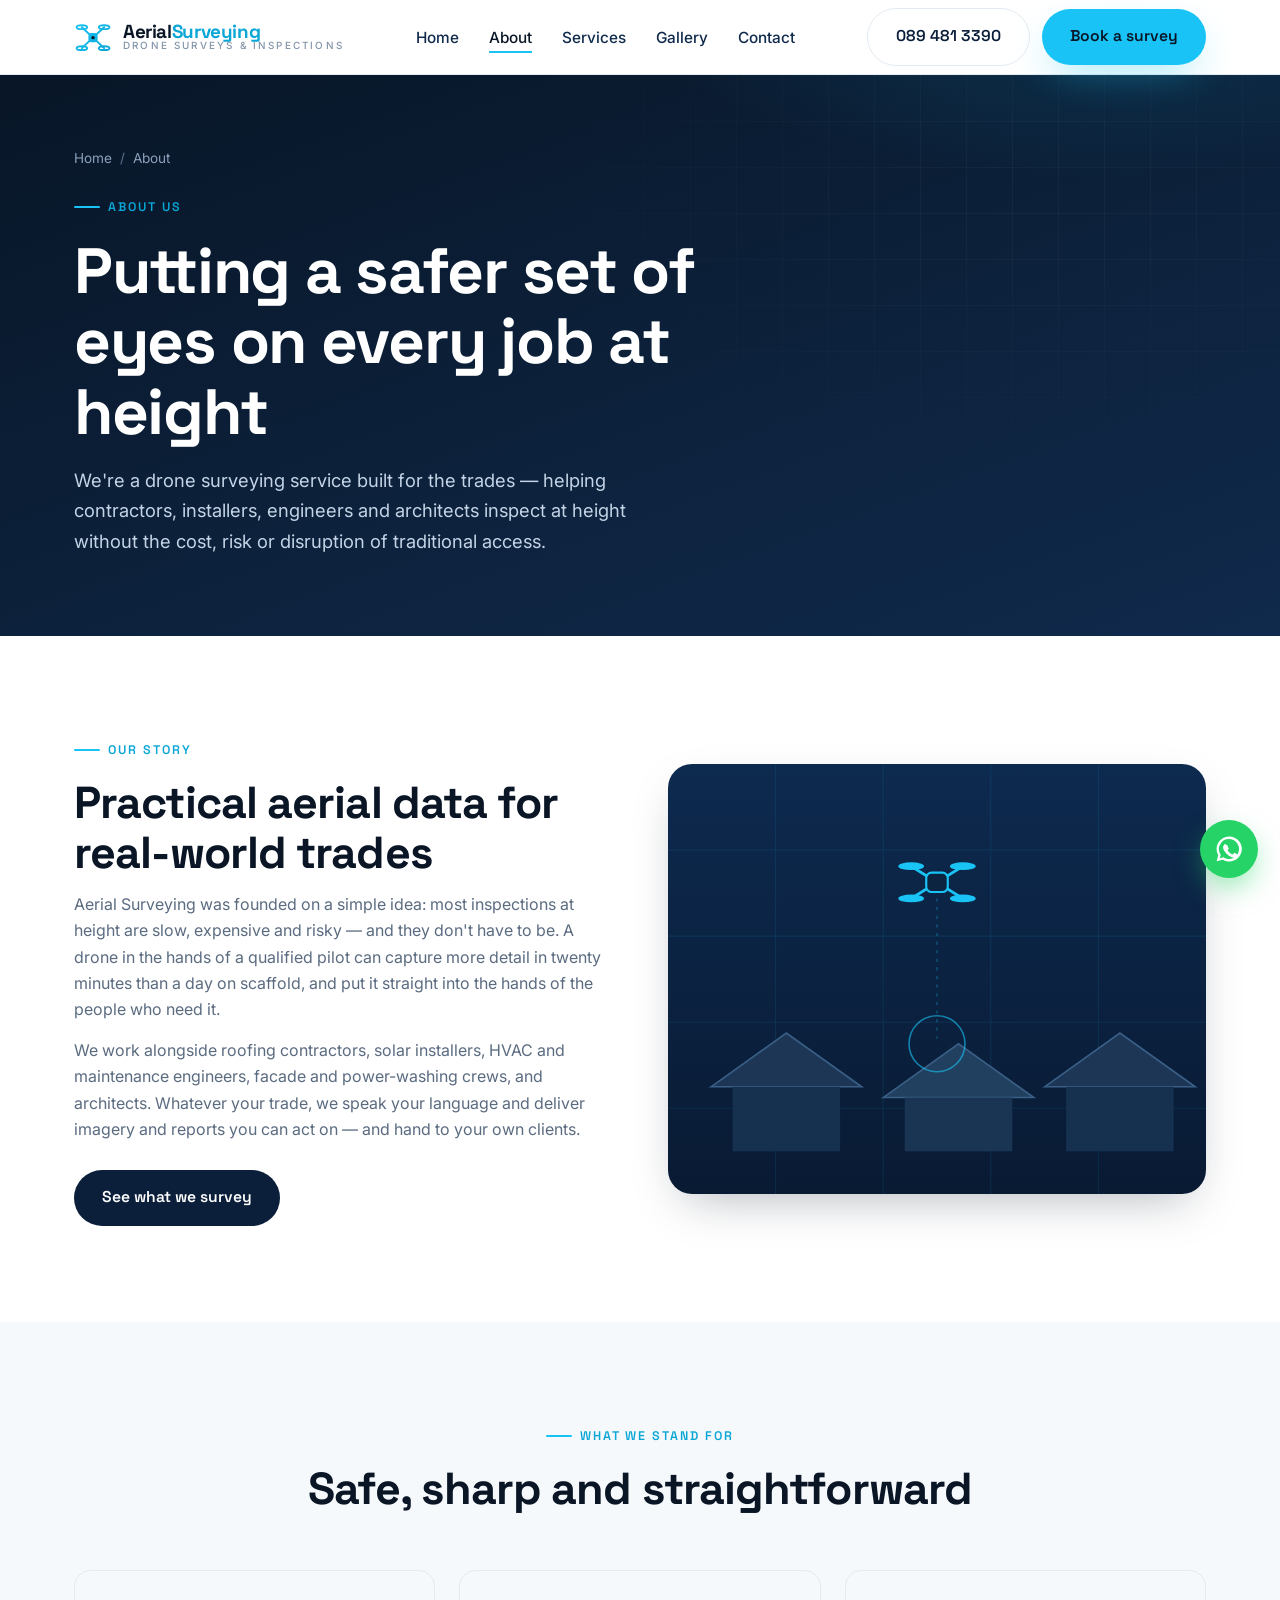
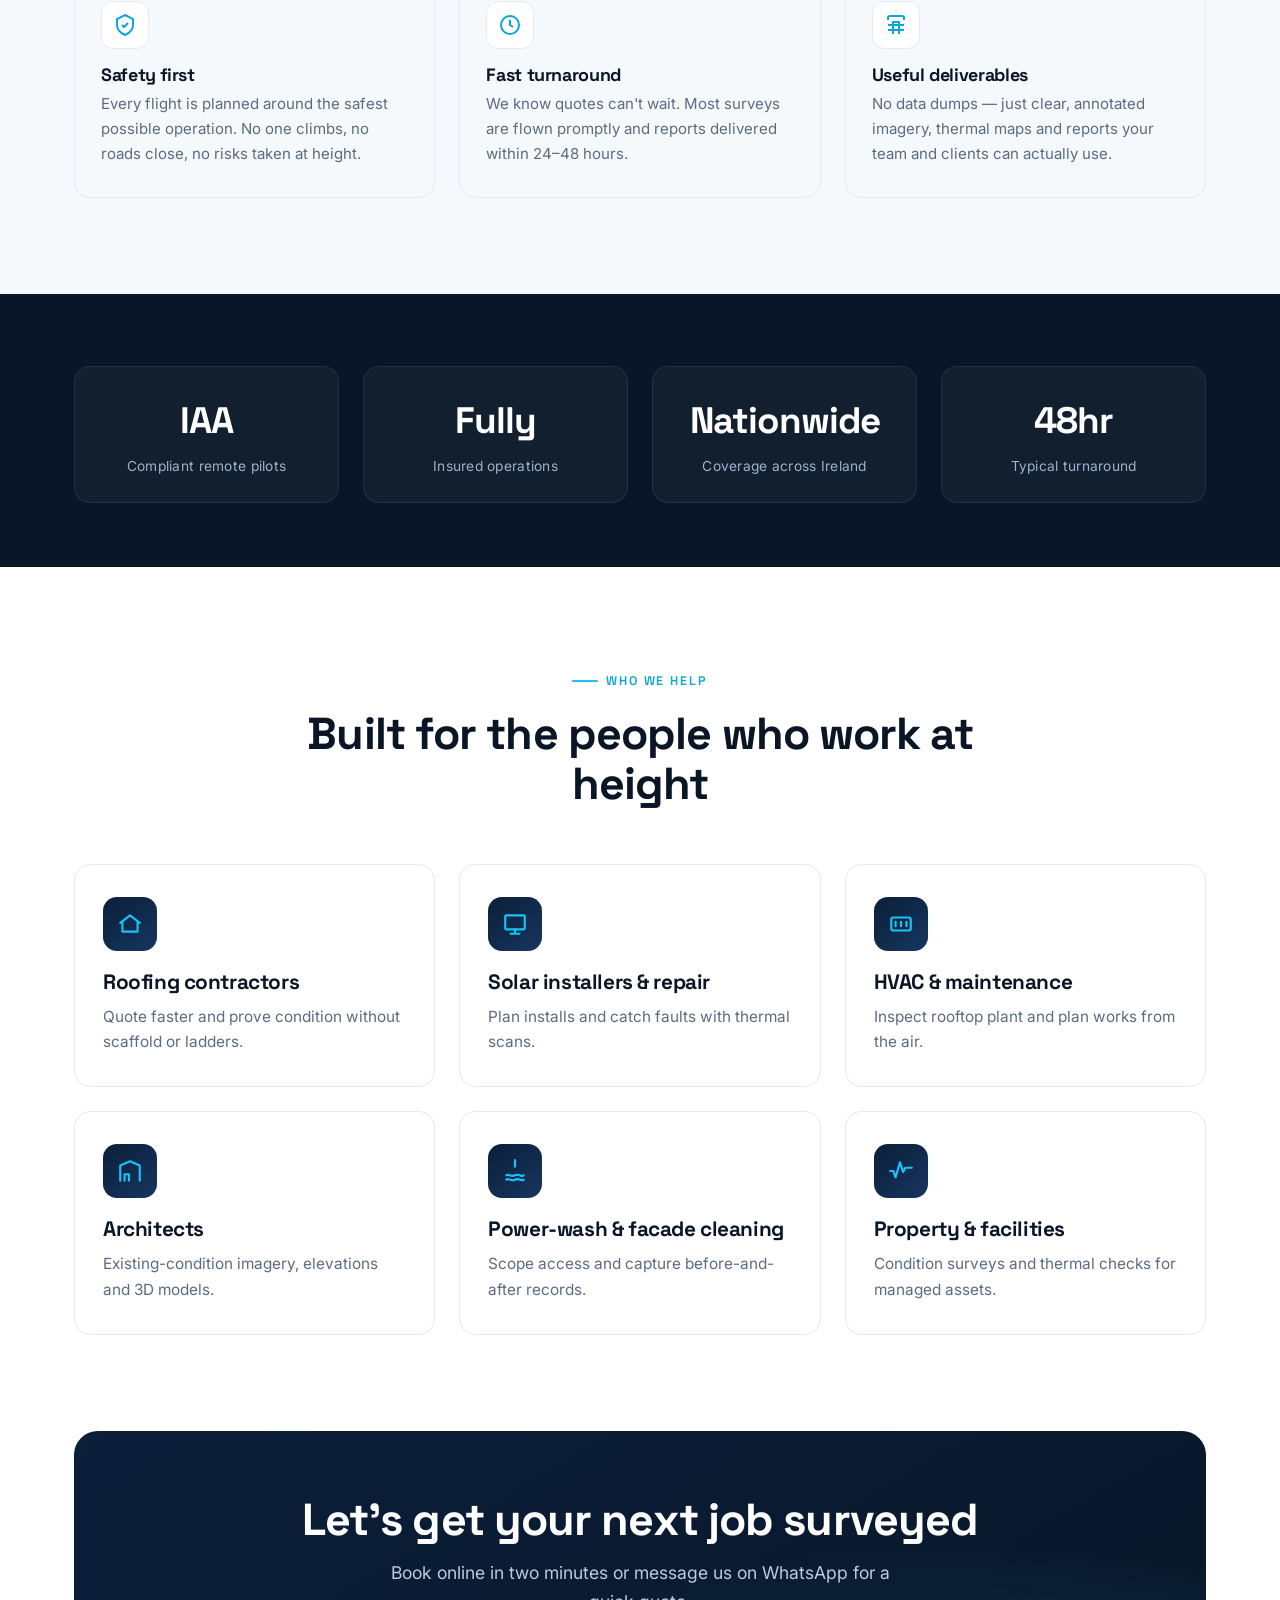
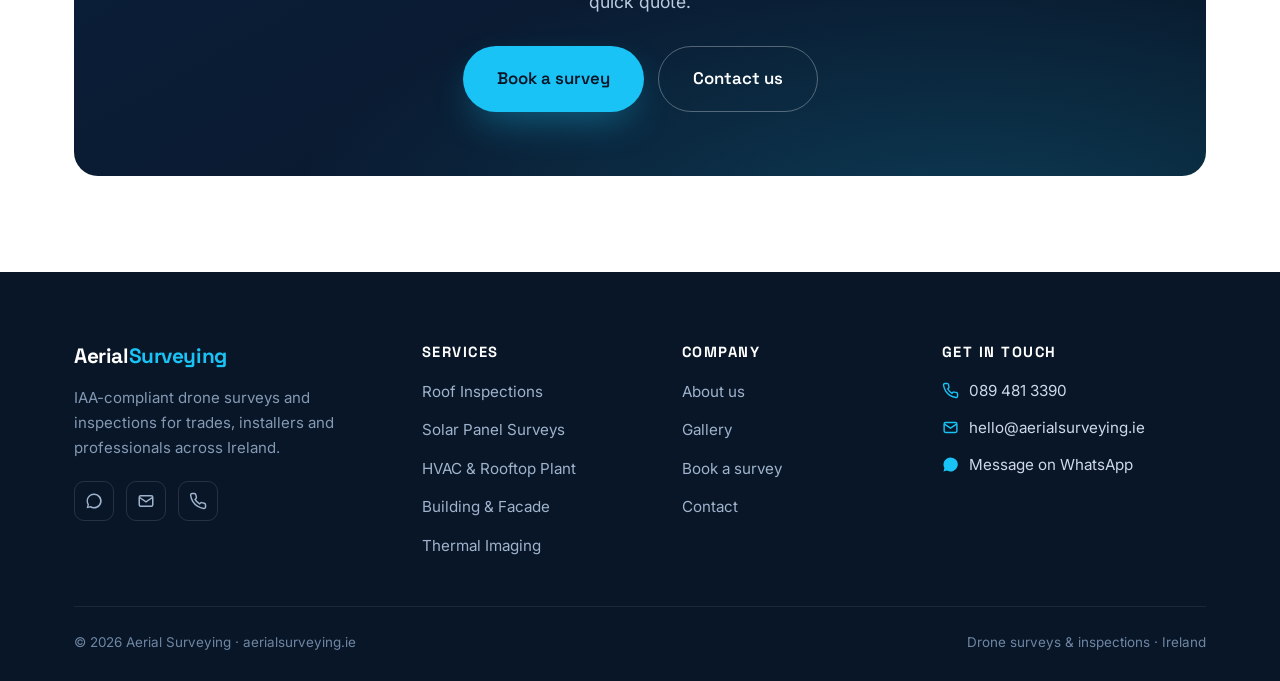
==== about.html @ 6c7479b5 "Initial commit: Aerial Surveying website" ====
<!DOCTYPE html>
<html lang="en-IE">
<head>
<meta charset="UTF-8">
<meta name="viewport" content="width=device-width, initial-scale=1.0">
<title>About | Aerial Surveying — IAA-Compliant Drone Surveys in Ireland</title>
<meta name="description" content="Aerial Surveying provides safe, IAA-compliant drone inspections and surveys for trades and professionals across Ireland. Learn how we work and why clients trust us.">
<link rel="preconnect" href="https://fonts.googleapis.com">
<link rel="preconnect" href="https://fonts.gstatic.com" crossorigin>
<link href="https://fonts.googleapis.com/css2?family=Inter:wght@400;500;600;700&family=Space+Grotesk:wght@500;600;700&display=swap" rel="stylesheet">
<link rel="stylesheet" href="css/styles.css">
<link rel="icon" href="assets/favicon.svg" type="image/svg+xml">
</head>
<body>

<header class="site-header">
  <div class="container nav">
    <a class="brand" href="index.html" aria-label="Aerial Surveying home">
      <svg class="logo" viewBox="0 0 58 58" width="38" height="38" fill="none" xmlns="http://www.w3.org/2000/svg" aria-hidden="true">
        <defs><linearGradient id="dg" x1="6" y1="8" x2="52" y2="54" gradientUnits="userSpaceOnUse"><stop stop-color="#19c3f5"/><stop offset="1" stop-color="#0aa6d6"/></linearGradient></defs>
        <g stroke="url(#dg)" stroke-width="3" stroke-linecap="round"><line x1="29" y1="30" x2="12" y2="14"/><line x1="29" y1="30" x2="46" y2="14"/><line x1="29" y1="30" x2="12" y2="46"/><line x1="29" y1="30" x2="46" y2="46"/><ellipse cx="12" cy="14" rx="8" ry="3"/><ellipse cx="46" cy="14" rx="8" ry="3"/><ellipse cx="12" cy="46" rx="8" ry="3"/><ellipse cx="46" cy="46" rx="8" ry="3"/></g>
        <rect x="22" y="23" width="14" height="14" rx="4.5" fill="url(#dg)"/><circle cx="29" cy="30" r="2.6" fill="#081627"/>
      </svg>
      <span class="brand-text">Aerial<span>Surveying</span><small class="brand-sub">Drone Surveys &amp; Inspections</small></span>
    </a>
    <nav>
      <ul class="nav-links">
        <li><a href="index.html">Home</a></li>
        <li><a href="about.html" class="active">About</a></li>
        <li><a href="services.html">Services</a></li>
        <li><a href="gallery.html">Gallery</a></li>
        <li><a href="contact.html">Contact</a></li>
      </ul>
    </nav>
    <div class="nav-cta">
      <a href="tel:+353894813390" class="btn btn-outline">089 481 3390</a>
      <a href="booking.html" class="btn btn-primary">Book a survey</a>
      <button class="nav-toggle" aria-label="Menu"><span></span><span></span><span></span></button>
    </div>
  </div>
</header>

<section class="page-hero">
  <div class="container">
    <div class="breadcrumb"><a href="index.html">Home</a> <span>/</span> About</div>
    <span class="kicker">About us</span>
    <h1>Putting a safer set of eyes on every job at height</h1>
    <p>We're a drone surveying service built for the trades — helping contractors, installers, engineers and architects inspect at height without the cost, risk or disruption of traditional access.</p>
  </div>
</section>

<section class="section">
  <div class="container split">
    <div class="reveal">
      <span class="kicker">Our story</span>
      <h2>Practical aerial data for real-world trades</h2>
      <p style="margin-top:14px">Aerial Surveying was founded on a simple idea: most inspections at height are slow, expensive and risky — and they don't have to be. A drone in the hands of a qualified pilot can capture more detail in twenty minutes than a day on scaffold, and put it straight into the hands of the people who need it.</p>
      <p style="margin-top:14px">We work alongside roofing contractors, solar installers, HVAC and maintenance engineers, facade and power-washing crews, and architects. Whatever your trade, we speak your language and deliver imagery and reports you can act on — and hand to your own clients.</p>
      <a href="services.html" class="btn btn-dark" style="margin-top:28px">See what we survey</a>
    </div>
    <div class="split-media reveal">
      <svg viewBox="0 0 500 400" preserveAspectRatio="xMidYMid slice" xmlns="http://www.w3.org/2000/svg" aria-label="Drone over Irish rooftops">
        <defs><linearGradient id="ab" x1="0" y1="0" x2="0" y2="1"><stop offset="0" stop-color="#0d2a4f"/><stop offset="1" stop-color="#091a33"/></linearGradient></defs>
        <rect width="500" height="400" fill="url(#ab)"/>
        <g stroke="#19c3f5" stroke-width="1" opacity="0.1"><path d="M0 80H500M0 160H500M0 240H500M0 320H500"/><path d="M100 0V400M200 0V400M300 0V400M400 0V400"/></g>
        <!-- skyline of rooftops -->
        <g>
          <polygon points="40,300 110,250 180,300" fill="#1d3656" stroke="#3a5f86" stroke-width="1.5"/>
          <rect x="60" y="300" width="100" height="60" fill="#16304f"/>
          <polygon points="200,310 270,260 340,310" fill="#21405f" stroke="#3a5f86" stroke-width="1.5"/>
          <rect x="220" y="310" width="100" height="50" fill="#1a3454"/>
          <polygon points="350,300 420,250 490,300" fill="#1d3656" stroke="#3a5f86" stroke-width="1.5"/>
          <rect x="370" y="300" width="100" height="60" fill="#16304f"/>
        </g>
        <!-- drone -->
        <g transform="translate(250 110)"><g stroke="#19c3f5" stroke-width="2.6" stroke-linecap="round"><line x1="0" y1="0" x2="-24" y2="-15"/><line x1="0" y1="0" x2="24" y2="-15"/><line x1="0" y1="0" x2="-24" y2="15"/><line x1="0" y1="0" x2="24" y2="15"/></g><g fill="#19c3f5"><ellipse cx="-24" cy="-15" rx="12" ry="3.6"><animate attributeName="rx" values="12;5;12" dur="0.25s" repeatCount="indefinite"/></ellipse><ellipse cx="24" cy="-15" rx="12" ry="3.6"><animate attributeName="rx" values="12;5;12" dur="0.25s" repeatCount="indefinite"/></ellipse><ellipse cx="-24" cy="15" rx="12" ry="3.6"><animate attributeName="rx" values="12;5;12" dur="0.25s" repeatCount="indefinite"/></ellipse><ellipse cx="24" cy="15" rx="12" ry="3.6"><animate attributeName="rx" values="12;5;12" dur="0.25s" repeatCount="indefinite"/></ellipse></g><rect x="-10" y="-9" width="20" height="18" rx="5" fill="#0c2440" stroke="#19c3f5" stroke-width="2"/></g>
        <line x1="250" y1="125" x2="250" y2="255" stroke="#19c3f5" stroke-width="1" stroke-dasharray="3 5" opacity="0.4"/>
        <circle cx="250" cy="260" r="26" fill="none" stroke="#19c3f5" stroke-width="1.5" opacity="0.6"/>
      </svg>
    </div>
  </div>
</section>

<!-- values -->
<section class="section" style="background:var(--mist-2)">
  <div class="container">
    <div class="section-head center reveal">
      <span class="kicker">What we stand for</span>
      <h2>Safe, sharp and straightforward</h2>
    </div>
    <div class="values">
      <div class="value reveal">
        <div class="ic"><svg viewBox="0 0 24 24" fill="none" stroke="currentColor" stroke-width="2"><path d="M12 2l8 4v6c0 5-3.5 8-8 10-4.5-2-8-5-8-10V6z"/><path d="M9 12l2 2 4-4"/></svg></div>
        <h3>Safety first</h3>
        <p>Every flight is planned around the safest possible operation. No one climbs, no roads close, no risks taken at height.</p>
      </div>
      <div class="value reveal">
        <div class="ic"><svg viewBox="0 0 24 24" fill="none" stroke="currentColor" stroke-width="2"><circle cx="12" cy="12" r="9"/><path d="M12 7v5l3 2"/></svg></div>
        <h3>Fast turnaround</h3>
        <p>We know quotes can't wait. Most surveys are flown promptly and reports delivered within 24–48 hours.</p>
      </div>
      <div class="value reveal">
        <div class="ic"><svg viewBox="0 0 24 24" fill="none" stroke="currentColor" stroke-width="2"><path d="M4 7V5a2 2 0 012-2h12a2 2 0 012 2v2"/><path d="M9 21V9h6v12"/><path d="M4 12h16M4 17h16"/></svg></div>
        <h3>Useful deliverables</h3>
        <p>No data dumps — just clear, annotated imagery, thermal maps and reports your team and clients can actually use.</p>
      </div>
    </div>
  </div>
</section>

<!-- credentials stat band -->
<section class="section-sm" style="background:var(--navy-900)">
  <div class="container">
    <div class="stats on-dark reveal">
      <div class="stat"><b>IAA</b><span>Compliant remote pilots</span></div>
      <div class="stat"><b>Fully</b><span>Insured operations</span></div>
      <div class="stat"><b>Nationwide</b><span>Coverage across Ireland</span></div>
      <div class="stat"><b>48hr</b><span>Typical turnaround</span></div>
    </div>
  </div>
</section>

<!-- who we help -->
<section class="section">
  <div class="container">
    <div class="section-head center reveal">
      <span class="kicker">Who we help</span>
      <h2>Built for the people who work at height</h2>
    </div>
    <div class="svc-grid">
      <article class="svc-card reveal"><div class="svc-ic"><svg viewBox="0 0 24 24" fill="none" stroke="currentColor" stroke-width="2" stroke-linecap="round" stroke-linejoin="round"><path d="M3 11l9-7 9 7"/><path d="M5 10v9h14v-9"/></svg></div><h3>Roofing contractors</h3><p>Quote faster and prove condition without scaffold or ladders.</p></article>
      <article class="svc-card reveal"><div class="svc-ic"><svg viewBox="0 0 24 24" fill="none" stroke="currentColor" stroke-width="2" stroke-linecap="round" stroke-linejoin="round"><rect x="3" y="4" width="18" height="13" rx="1"/><path d="M8 21h8M12 17v4"/></svg></div><h3>Solar installers &amp; repair</h3><p>Plan installs and catch faults with thermal scans.</p></article>
      <article class="svc-card reveal"><div class="svc-ic"><svg viewBox="0 0 24 24" fill="none" stroke="currentColor" stroke-width="2" stroke-linecap="round" stroke-linejoin="round"><rect x="3" y="6" width="18" height="12" rx="2"/><path d="M7 10v4M12 10v4M17 10v4"/></svg></div><h3>HVAC &amp; maintenance</h3><p>Inspect rooftop plant and plan works from the air.</p></article>
      <article class="svc-card reveal"><div class="svc-ic"><svg viewBox="0 0 24 24" fill="none" stroke="currentColor" stroke-width="2" stroke-linecap="round" stroke-linejoin="round"><path d="M3 21V7l9-4 9 4v14"/><path d="M7 21v-6h4v6"/></svg></div><h3>Architects</h3><p>Existing-condition imagery, elevations and 3D models.</p></article>
      <article class="svc-card reveal"><div class="svc-ic"><svg viewBox="0 0 24 24" fill="none" stroke="currentColor" stroke-width="2" stroke-linecap="round" stroke-linejoin="round"><path d="M12 2v6M4 16c2-2 4 2 8 0s6 2 8 0"/><path d="M4 20c2-2 4 2 8 0s6 2 8 0"/></svg></div><h3>Power-wash &amp; facade cleaning</h3><p>Scope access and capture before-and-after records.</p></article>
      <article class="svc-card reveal"><div class="svc-ic"><svg viewBox="0 0 24 24" fill="none" stroke="currentColor" stroke-width="2" stroke-linecap="round" stroke-linejoin="round"><path d="M2 12h3l2 6 4-14 3 9 2-4h6"/></svg></div><h3>Property &amp; facilities</h3><p>Condition surveys and thermal checks for managed assets.</p></article>
    </div>
  </div>
</section>

<section class="section" style="padding-top:0">
  <div class="container reveal">
    <div class="cta">
      <h2>Let's get your next job surveyed</h2>
      <p>Book online in two minutes or message us on WhatsApp for a quick quote.</p>
      <div class="cta-actions">
        <a href="booking.html" class="btn btn-primary btn-lg">Book a survey</a>
        <a href="contact.html" class="btn btn-ghost btn-lg">Contact us</a>
      </div>
    </div>
  </div>
</section>

<footer class="site-footer">
  <div class="container">
    <div class="footer-grid">
      <div class="footer-brand">
        <span class="brand-text" style="font-size:1.3rem">Aerial<span style="color:var(--accent)">Surveying</span></span>
        <p>IAA-compliant drone surveys and inspections for trades, installers and professionals across Ireland.</p>
        <div class="footer-social">
          <a href="https://wa.me/353894813390" target="_blank" rel="noopener" aria-label="WhatsApp"><svg viewBox="0 0 24 24" fill="currentColor"><path d="M12 2a10 10 0 00-8.6 15l-1.3 4.8 4.9-1.3A10 10 0 1012 2zm0 2a8 8 0 11-4.2 14.8l-.3-.2-2.9.8.8-2.8-.2-.3A8 8 0 0112 4z"/></svg></a>
          <a href="mailto:hello@aerialsurveying.ie" aria-label="Email"><svg viewBox="0 0 24 24" fill="none" stroke="currentColor" stroke-width="2"><rect x="3" y="5" width="18" height="14" rx="2"/><path d="M3 7l9 6 9-6"/></svg></a>
          <a href="tel:+353894813390" aria-label="Phone"><svg viewBox="0 0 24 24" fill="none" stroke="currentColor" stroke-width="2"><path d="M22 16.9v3a2 2 0 01-2.2 2 19.8 19.8 0 01-8.6-3 19.5 19.5 0 01-6-6 19.8 19.8 0 01-3-8.6A2 2 0 014.1 2h3a2 2 0 012 1.7c.1 1 .4 1.9.7 2.8a2 2 0 01-.5 2.1L8.1 9.9a16 16 0 006 6l1.3-1.3a2 2 0 012.1-.4c.9.3 1.8.6 2.8.7a2 2 0 011.7 2z"/></svg></a>
        </div>
      </div>
      <div>
        <h4>Services</h4>
        <ul class="footer-links">
          <li><a href="services.html#roof">Roof Inspections</a></li>
          <li><a href="services.html#solar">Solar Panel Surveys</a></li>
          <li><a href="services.html#hvac">HVAC &amp; Rooftop Plant</a></li>
          <li><a href="services.html#building">Building &amp; Facade</a></li>
          <li><a href="services.html">Thermal Imaging</a></li>
        </ul>
      </div>
      <div>
        <h4>Company</h4>
        <ul class="footer-links">
          <li><a href="about.html">About us</a></li>
          <li><a href="gallery.html">Gallery</a></li>
          <li><a href="booking.html">Book a survey</a></li>
          <li><a href="contact.html">Contact</a></li>
        </ul>
      </div>
      <div>
        <h4>Get in touch</h4>
        <div class="footer-contact">
          <a href="tel:+353894813390"><svg viewBox="0 0 24 24" fill="none" stroke="currentColor" stroke-width="2"><path d="M22 16.9v3a2 2 0 01-2.2 2 19.8 19.8 0 01-8.6-3 19.5 19.5 0 01-6-6 19.8 19.8 0 01-3-8.6A2 2 0 014.1 2h3a2 2 0 012 1.7c.1 1 .4 1.9.7 2.8a2 2 0 01-.5 2.1L8.1 9.9a16 16 0 006 6l1.3-1.3a2 2 0 012.1-.4c.9.3 1.8.6 2.8.7a2 2 0 011.7 2z"/></svg> 089 481 3390</a>
          <a href="mailto:hello@aerialsurveying.ie"><svg viewBox="0 0 24 24" fill="none" stroke="currentColor" stroke-width="2"><rect x="3" y="5" width="18" height="14" rx="2"/><path d="M3 7l9 6 9-6"/></svg> hello@aerialsurveying.ie</a>
          <a href="https://wa.me/353894813390" target="_blank" rel="noopener"><svg viewBox="0 0 24 24" fill="currentColor"><path d="M12 2a10 10 0 00-8.6 15l-1.3 4.8 4.9-1.3A10 10 0 1012 2z"/></svg> Message on WhatsApp</a>
        </div>
      </div>
    </div>
    <div class="footer-bottom">
      <span>&copy; <span id="year">2026</span> Aerial Surveying · aerialsurveying.ie</span>
      <span>Drone surveys &amp; inspections · Ireland</span>
    </div>
  </div>
</footer>

<a class="wa-float" href="https://wa.me/353894813390" target="_blank" rel="noopener" aria-label="Message us on WhatsApp">
  <svg viewBox="0 0 24 24" fill="currentColor"><path d="M12 2a10 10 0 00-8.6 15l-1.3 4.8 4.9-1.3A10 10 0 1012 2zm0 2a8 8 0 11-4.2 14.8l-.3-.2-2.9.8.8-2.8-.2-.3A8 8 0 0112 4zm-3 4c-.2 0-.5.1-.7.4-.3.3-1 1-1 2.4s1 2.8 1.2 3 2 3.1 4.9 4.3c2.4 1 2.9.8 3.4.8s1.6-.6 1.8-1.3c.2-.6.2-1.2.2-1.3-.1-.1-.3-.2-.6-.4l-1.6-.8c-.2-.1-.4-.1-.6.1l-.8 1c-.1.2-.3.2-.5.1-.7-.3-1.5-.6-2.4-1.5-.7-.6-1.2-1.4-1.3-1.6-.1-.2 0-.4.1-.5l.4-.5c.1-.2.2-.3.2-.5s0-.3-.1-.5l-.8-1.9c-.2-.5-.4-.4-.6-.4z"/></svg>
</a>

<script src="js/main.js"></script>
</body>
</html>
---- css/styles.css ----
/* ===========================================================
   Aerial Surveying — aerialsurveying.ie
   Brand stylesheet
   Palette: deep navy + charcoal, electric-cyan accent
   =========================================================== */

:root{
  --navy-900:#081627;
  --navy-800:#0b1f3a;
  --navy-700:#102a4c;
  --navy-600:#16365f;
  --ink:#0a1626;
  --slate:#5b6b80;
  --slate-light:#8294a8;
  --mist:#eef3f8;
  --mist-2:#f6f9fc;
  --white:#ffffff;
  --line:#e3eaf2;
  --accent:#19c3f5;        /* electric cyan */
  --accent-dark:#0aa6d6;
  --accent-glow:rgba(25,195,245,.35);
  --lime:#b6f23d;
  --success:#1eb980;
  --radius:16px;
  --radius-lg:24px;
  --shadow-sm:0 2px 10px rgba(8,22,39,.06);
  --shadow:0 18px 50px -18px rgba(8,22,39,.35);
  --shadow-accent:0 16px 40px -12px rgba(25,195,245,.45);
  --maxw:1180px;
  --font-head:'Space Grotesk',-apple-system,BlinkMacSystemFont,'Segoe UI',sans-serif;
  --font-body:'Inter',-apple-system,BlinkMacSystemFont,'Segoe UI',sans-serif;
}

*{box-sizing:border-box;margin:0;padding:0}
html{scroll-behavior:smooth}
body{
  font-family:var(--font-body);
  color:var(--ink);
  background:var(--white);
  line-height:1.65;
  -webkit-font-smoothing:antialiased;
  overflow-x:hidden;
}
img{max-width:100%;display:block}
a{color:inherit;text-decoration:none}
h1,h2,h3,h4{font-family:var(--font-head);font-weight:700;line-height:1.1;letter-spacing:-.02em;color:var(--ink)}
h1{font-size:clamp(2.4rem,5.2vw,4rem)}
h2{font-size:clamp(1.9rem,3.6vw,2.8rem)}
h3{font-size:1.3rem}
p{color:var(--slate)}
.container{max-width:var(--maxw);margin:0 auto;padding:0 24px}
.section{padding:96px 0}
.section-sm{padding:64px 0}
.center{text-align:center}
.accent{color:var(--accent-dark)}

/* ---- Eyebrow / kicker ---- */
.kicker{
  display:inline-flex;align-items:center;gap:8px;
  font-family:var(--font-head);font-weight:600;font-size:.78rem;
  letter-spacing:.16em;text-transform:uppercase;color:var(--accent-dark);
  margin-bottom:18px;
}
.kicker::before{content:"";width:26px;height:2px;background:var(--accent);border-radius:2px}
.section-head{max-width:680px;margin:0 auto 56px}
.section-head.left{margin-left:0}
.section-head p{font-size:1.08rem;margin-top:14px}

/* ---- Buttons ---- */
.btn{
  display:inline-flex;align-items:center;justify-content:center;gap:10px;
  font-family:var(--font-head);font-weight:600;font-size:.98rem;
  padding:15px 28px;border-radius:999px;cursor:pointer;border:none;
  transition:transform .2s ease,box-shadow .2s ease,background .2s ease;
  white-space:nowrap;
}
.btn svg{width:18px;height:18px}
.btn-primary{background:var(--accent);color:var(--navy-900);box-shadow:var(--shadow-accent)}
.btn-primary:hover{transform:translateY(-2px);background:#33ccf7}
.btn-dark{background:var(--navy-800);color:#fff}
.btn-dark:hover{transform:translateY(-2px);background:var(--navy-700)}
.btn-ghost{background:transparent;color:#fff;border:1.5px solid rgba(255,255,255,.3)}
.btn-ghost:hover{border-color:var(--accent);color:var(--accent)}
.btn-outline{background:transparent;color:var(--navy-800);border:1.5px solid var(--line)}
.btn-outline:hover{border-color:var(--accent);color:var(--accent-dark)}
.btn-wa{background:#25D366;color:#063}
.btn-wa:hover{transform:translateY(-2px);background:#2ee676}
.btn-lg{padding:18px 34px;font-size:1.05rem}

/* ===========================================================
   HEADER / NAV
   =========================================================== */
.site-header{
  position:sticky;top:0;z-index:60;
  background:rgba(255,255,255,.82);
  backdrop-filter:blur(14px);
  border-bottom:1px solid var(--line);
}
.nav{display:flex;align-items:center;justify-content:space-between;height:74px}
.brand{display:flex;align-items:center;gap:11px}
.brand .logo{height:38px;width:auto}
.brand-text{font-family:var(--font-head);font-weight:700;font-size:1.18rem;color:var(--ink);letter-spacing:-.02em;line-height:1}
.brand-text span{color:var(--accent-dark)}
.brand-sub{display:block;font-family:var(--font-body);font-weight:500;font-size:.62rem;letter-spacing:.22em;text-transform:uppercase;color:var(--slate-light)}
.nav-links{display:flex;align-items:center;gap:30px;list-style:none}
.nav-links a{font-weight:500;font-size:.96rem;color:var(--navy-700);position:relative;padding:4px 0}
.nav-links a::after{content:"";position:absolute;left:0;bottom:-2px;width:0;height:2px;background:var(--accent);transition:width .25s}
.nav-links a:hover,.nav-links a.active{color:var(--ink)}
.nav-links a.active::after,.nav-links a:hover::after{width:100%}
.nav-cta{display:flex;align-items:center;gap:12px}
.nav-toggle{display:none;background:none;border:none;cursor:pointer;flex-direction:column;gap:5px;padding:8px}
.nav-toggle span{width:24px;height:2px;background:var(--ink);border-radius:2px;transition:.3s}

/* ===========================================================
   HERO
   =========================================================== */
.hero{
  position:relative;
  background:
    radial-gradient(1100px 520px at 78% -8%,rgba(25,195,245,.18),transparent 60%),
    linear-gradient(160deg,var(--navy-900) 0%,var(--navy-800) 48%,var(--navy-700) 100%);
  color:#fff;overflow:hidden;
}
.hero::after{
  content:"";position:absolute;inset:0;
  background-image:
    linear-gradient(rgba(255,255,255,.05) 1px,transparent 1px),
    linear-gradient(90deg,rgba(255,255,255,.05) 1px,transparent 1px);
  background-size:48px 48px;
  -webkit-mask-image:radial-gradient(900px 500px at 70% 30%,#000,transparent 75%);
  mask-image:radial-gradient(900px 500px at 70% 30%,#000,transparent 75%);
  pointer-events:none;
}
.hero-inner{position:relative;z-index:2;display:grid;grid-template-columns:1.1fr .9fr;gap:48px;align-items:center;padding:88px 0 96px}
.hero h1{color:#fff}
.hero h1 em{font-style:normal;color:var(--accent);position:relative}
.hero-lead{color:#c4d4e6;font-size:1.18rem;margin:22px 0 32px;max-width:540px}
.hero-actions{display:flex;gap:14px;flex-wrap:wrap}
.hero-badges{display:flex;gap:26px;margin-top:40px;flex-wrap:wrap}
.hero-badge{display:flex;align-items:center;gap:10px;font-size:.9rem;color:#aebfd4}
.hero-badge svg{width:20px;height:20px;color:var(--accent)}
.hero-trust{margin-top:14px;font-size:.82rem;color:#7d92ad;letter-spacing:.04em}

/* hero visual card */
.hero-visual{position:relative}
.hero-card{
  position:relative;border-radius:var(--radius-lg);overflow:hidden;
  border:1px solid rgba(255,255,255,.14);
  box-shadow:0 40px 80px -30px rgba(0,0,0,.6);
  background:linear-gradient(180deg,#0d2a4a 0%,#0c2440 100%);
  aspect-ratio:4/4.4;
}
.hero-scene{position:absolute;inset:0}
.hero-tag{
  position:absolute;left:18px;bottom:18px;z-index:3;
  background:rgba(8,22,39,.72);backdrop-filter:blur(8px);
  border:1px solid rgba(255,255,255,.16);border-radius:12px;
  padding:12px 16px;display:flex;align-items:center;gap:12px;
}
.hero-tag .dot{width:9px;height:9px;border-radius:50%;background:var(--accent);box-shadow:0 0 0 5px var(--accent-glow);animation:pulse 2s infinite}
@keyframes pulse{0%,100%{box-shadow:0 0 0 4px var(--accent-glow)}50%{box-shadow:0 0 0 9px rgba(25,195,245,0)}}
.hero-tag span{font-family:var(--font-head);font-size:.82rem;color:#dfeaf6;font-weight:500}
.hero-float{
  position:absolute;z-index:4;background:#fff;border-radius:14px;padding:14px 16px;
  box-shadow:var(--shadow);display:flex;align-items:center;gap:12px;
}
.hero-float.tr{top:24px;right:-14px}
.hero-float.bl{bottom:64px;left:-18px}
.hero-float .ic{width:38px;height:38px;border-radius:10px;background:var(--mist);display:grid;place-items:center;color:var(--accent-dark)}
.hero-float .ic svg{width:20px;height:20px}
.hero-float b{font-family:var(--font-head);font-size:.95rem;color:var(--ink);display:block;line-height:1.2}
.hero-float small{font-size:.74rem;color:var(--slate)}

/* logo strip */
.logos{background:var(--navy-900);padding:30px 0;border-top:1px solid rgba(255,255,255,.06)}
.logos .container{display:flex;align-items:center;justify-content:center;gap:14px 44px;flex-wrap:wrap}
.logos p{color:#6f86a3;font-size:.82rem;letter-spacing:.12em;text-transform:uppercase;margin-right:10px}
.logos span{font-family:var(--font-head);font-weight:600;color:#9fb3cc;font-size:1.02rem;opacity:.8}

/* ===========================================================
   SERVICES
   =========================================================== */
.svc-grid{display:grid;grid-template-columns:repeat(3,1fr);gap:24px}
.svc-card{
  background:var(--white);border:1px solid var(--line);border-radius:var(--radius);
  padding:32px 28px;transition:transform .25s,box-shadow .25s,border-color .25s;
  position:relative;overflow:hidden;
}
.svc-card::before{content:"";position:absolute;inset:0 0 auto 0;height:3px;background:linear-gradient(90deg,var(--accent),transparent);transform:scaleX(0);transform-origin:left;transition:transform .3s}
.svc-card:hover{transform:translateY(-6px);box-shadow:var(--shadow);border-color:transparent}
.svc-card:hover::before{transform:scaleX(1)}
.svc-ic{width:54px;height:54px;border-radius:14px;background:linear-gradient(140deg,var(--navy-800),var(--navy-600));display:grid;place-items:center;color:var(--accent);margin-bottom:20px}
.svc-ic svg{width:26px;height:26px}
.svc-card h3{margin-bottom:10px}
.svc-card p{font-size:.96rem}
.svc-card .more{display:inline-flex;align-items:center;gap:6px;margin-top:16px;font-family:var(--font-head);font-weight:600;font-size:.88rem;color:var(--accent-dark)}
.svc-card .more svg{width:16px;height:16px;transition:transform .2s}
.svc-card:hover .more svg{transform:translateX(4px)}

/* ===========================================================
   FEATURE / SPLIT
   =========================================================== */
.split{display:grid;grid-template-columns:1fr 1fr;gap:56px;align-items:center}
.split.reverse .split-media{order:2}
.split-media{position:relative;border-radius:var(--radius-lg);overflow:hidden;aspect-ratio:5/4;box-shadow:var(--shadow)}
.feature-list{list-style:none;margin-top:26px;display:grid;gap:16px}
.feature-list li{display:flex;gap:14px;align-items:flex-start}
.feature-list .tick{flex:none;width:26px;height:26px;border-radius:8px;background:var(--mist);display:grid;place-items:center;color:var(--accent-dark);margin-top:2px}
.feature-list .tick svg{width:15px;height:15px}
.feature-list b{font-family:var(--font-head);color:var(--ink);font-size:1rem}
.feature-list p{font-size:.94rem;margin-top:2px}

/* stats */
.stats{display:grid;grid-template-columns:repeat(4,1fr);gap:24px;margin-top:8px}
.stat{padding:24px;border-radius:var(--radius);background:var(--mist-2);border:1px solid var(--line);text-align:center}
.stat b{font-family:var(--font-head);font-size:2.3rem;color:var(--ink);display:block;letter-spacing:-.03em}
.stat span{font-size:.86rem;color:var(--slate);letter-spacing:.02em}
.stats.on-dark .stat{background:rgba(255,255,255,.04);border-color:rgba(255,255,255,.08)}
.stats.on-dark .stat b{color:#fff}
.stats.on-dark .stat span{color:#9fb3cc}

/* process */
.steps{display:grid;grid-template-columns:repeat(4,1fr);gap:24px;counter-reset:step}
.step{position:relative;padding-top:8px}
.step .n{font-family:var(--font-head);font-weight:700;font-size:1.05rem;width:44px;height:44px;border-radius:12px;background:var(--navy-800);color:var(--accent);display:grid;place-items:center;margin-bottom:18px}
.step h3{font-size:1.12rem;margin-bottom:8px}
.step p{font-size:.94rem}
.step:not(:last-child)::after{content:"";position:absolute;top:22px;left:60px;right:-12px;height:2px;background:repeating-linear-gradient(90deg,var(--line) 0 8px,transparent 8px 16px)}

/* ===========================================================
   GALLERY
   =========================================================== */
.gallery-grid{display:grid;grid-template-columns:repeat(3,1fr);gap:18px}
.gtile{position:relative;border-radius:var(--radius);overflow:hidden;aspect-ratio:4/3;background:var(--navy-700);box-shadow:var(--shadow-sm);cursor:pointer}
.gtile.tall{aspect-ratio:4/5.4}
.gtile.wide{grid-column:span 2;aspect-ratio:auto}
.gtile .gscene{position:absolute;inset:0;transition:transform .5s}
.gtile:hover .gscene{transform:scale(1.06)}
.gtile .cap{position:absolute;left:0;right:0;bottom:0;padding:40px 18px 16px;background:linear-gradient(transparent,rgba(8,22,39,.86));color:#fff}
.gtile .cap b{font-family:var(--font-head);font-size:.98rem;display:block}
.gtile .cap span{font-size:.8rem;color:#b8c8da}
.gnote{margin-top:26px;padding:16px 20px;border:1px dashed var(--line);border-radius:12px;background:var(--mist-2);font-size:.9rem;color:var(--slate);display:flex;gap:12px;align-items:center}
.gnote svg{width:20px;height:20px;color:var(--accent-dark);flex:none}

/* ===========================================================
   TESTIMONIAL
   =========================================================== */
.quote-band{background:linear-gradient(160deg,var(--navy-900),var(--navy-700));color:#fff;border-radius:var(--radius-lg);padding:64px 56px;position:relative;overflow:hidden}
.quote-band .mark{font-family:var(--font-head);font-size:7rem;line-height:.5;color:var(--accent);opacity:.4;position:absolute;top:34px;left:40px}
.quote-band blockquote{position:relative;z-index:2;font-family:var(--font-head);font-weight:500;font-size:1.5rem;line-height:1.45;max-width:760px;margin:0 auto;text-align:center;letter-spacing:-.01em}
.quote-author{margin-top:26px;text-align:center;color:#aebfd4;font-size:.95rem}
.quote-author b{color:#fff;font-family:var(--font-head)}

/* ===========================================================
   CTA BAND
   =========================================================== */
.cta{
  background:
    radial-gradient(700px 300px at 80% 120%,rgba(25,195,245,.22),transparent),
    linear-gradient(150deg,var(--navy-800),var(--navy-900));
  color:#fff;border-radius:var(--radius-lg);padding:64px 56px;text-align:center;position:relative;overflow:hidden;
}
.cta h2{color:#fff}
.cta p{color:#bcccdf;font-size:1.1rem;margin:14px auto 30px;max-width:540px}
.cta-actions{display:flex;gap:14px;justify-content:center;flex-wrap:wrap}

/* ===========================================================
   PAGE HERO (interior pages)
   =========================================================== */
.page-hero{
  background:
    radial-gradient(800px 360px at 85% -20%,rgba(25,195,245,.16),transparent 60%),
    linear-gradient(160deg,var(--navy-900),var(--navy-700));
  color:#fff;padding:72px 0 80px;position:relative;overflow:hidden;
}
.page-hero::after{content:"";position:absolute;inset:0;background-image:linear-gradient(rgba(255,255,255,.04) 1px,transparent 1px),linear-gradient(90deg,rgba(255,255,255,.04) 1px,transparent 1px);background-size:46px 46px;-webkit-mask-image:radial-gradient(700px 400px at 80% 20%,#000,transparent 80%);mask-image:radial-gradient(700px 400px at 80% 20%,#000,transparent 80%)}
.page-hero .container{position:relative;z-index:2}
.page-hero h1{color:#fff;max-width:760px}
.page-hero p{color:#c4d4e6;font-size:1.15rem;max-width:600px;margin-top:18px}
.breadcrumb{display:flex;gap:8px;font-size:.85rem;color:#8ba0bb;margin-bottom:20px;align-items:center}
.breadcrumb a:hover{color:var(--accent)}
.breadcrumb span{color:#5d728c}

/* ===========================================================
   FORMS
   =========================================================== */
.form-wrap{display:grid;grid-template-columns:1fr 1fr;gap:48px;align-items:start}
.form-card{background:#fff;border:1px solid var(--line);border-radius:var(--radius-lg);padding:36px;box-shadow:var(--shadow)}
.form-grid{display:grid;grid-template-columns:1fr 1fr;gap:18px}
.field{display:flex;flex-direction:column;gap:7px;margin-bottom:18px}
.field.full{grid-column:1/-1}
.field label{font-family:var(--font-head);font-weight:600;font-size:.86rem;color:var(--navy-700)}
.field label .req{color:var(--accent-dark)}
.field input,.field select,.field textarea{
  font-family:var(--font-body);font-size:.98rem;color:var(--ink);
  padding:13px 15px;border:1.5px solid var(--line);border-radius:12px;background:var(--mist-2);
  transition:border-color .2s,box-shadow .2s,background .2s;width:100%;
}
.field textarea{resize:vertical;min-height:120px}
.field input:focus,.field select:focus,.field textarea:focus{
  outline:none;border-color:var(--accent);background:#fff;box-shadow:0 0 0 4px var(--accent-glow);
}
.field .hint{font-size:.78rem;color:var(--slate-light)}
.chip-row{display:flex;flex-wrap:wrap;gap:10px}
.chip{position:relative;cursor:pointer}
.chip input{position:absolute;opacity:0}
.chip span{display:inline-block;padding:9px 16px;border:1.5px solid var(--line);border-radius:999px;font-size:.88rem;font-family:var(--font-head);font-weight:500;color:var(--navy-700);transition:.2s;background:#fff}
.chip input:checked + span{background:var(--navy-800);color:#fff;border-color:var(--navy-800)}
.chip:hover span{border-color:var(--accent)}
.form-note{font-size:.82rem;color:var(--slate);margin-top:6px}
.form-success{display:none;text-align:center;padding:20px}
.form-success.show{display:block}
.form-success .ok{width:64px;height:64px;border-radius:50%;background:var(--success);display:grid;place-items:center;margin:0 auto 18px;color:#fff}
.form-success .ok svg{width:32px;height:32px}

/* contact info cards */
.info-list{display:grid;gap:16px}
.info-card{display:flex;gap:16px;align-items:flex-start;padding:22px;border:1px solid var(--line);border-radius:var(--radius);background:#fff;transition:.2s}
.info-card:hover{border-color:var(--accent);box-shadow:var(--shadow-sm)}
.info-card .ic{flex:none;width:48px;height:48px;border-radius:12px;background:var(--navy-800);color:var(--accent);display:grid;place-items:center}
.info-card .ic svg{width:22px;height:22px}
.info-card b{font-family:var(--font-head);font-size:1.02rem;color:var(--ink);display:block}
.info-card a,.info-card p{color:var(--slate);font-size:.96rem}
.info-card a:hover{color:var(--accent-dark)}

/* ===========================================================
   FAQ
   =========================================================== */
.faq{max-width:780px;margin:0 auto;display:grid;gap:12px}
.faq-item{border:1px solid var(--line);border-radius:14px;background:#fff;overflow:hidden}
.faq-q{display:flex;justify-content:space-between;align-items:center;gap:16px;padding:20px 24px;cursor:pointer;font-family:var(--font-head);font-weight:600;font-size:1.02rem;color:var(--ink)}
.faq-q .pm{flex:none;width:26px;height:26px;border-radius:8px;background:var(--mist);display:grid;place-items:center;color:var(--accent-dark);transition:.2s}
.faq-item.open .faq-q .pm{background:var(--accent);color:#fff;transform:rotate(45deg)}
.faq-a{max-height:0;overflow:hidden;transition:max-height .3s ease}
.faq-a p{padding:0 24px 22px;font-size:.96rem}

/* ===========================================================
   ABOUT — values
   =========================================================== */
.values{display:grid;grid-template-columns:repeat(3,1fr);gap:24px}
.value{padding:30px 26px;border-radius:var(--radius);background:var(--mist-2);border:1px solid var(--line)}
.value .ic{width:48px;height:48px;border-radius:12px;background:#fff;border:1px solid var(--line);display:grid;place-items:center;color:var(--accent-dark);margin-bottom:16px}
.value .ic svg{width:24px;height:24px}
.value h3{font-size:1.12rem;margin-bottom:8px}
.value p{font-size:.94rem}

/* ===========================================================
   FOOTER
   =========================================================== */
.site-footer{background:var(--navy-900);color:#9fb3cc;padding:72px 0 28px}
.footer-grid{display:grid;grid-template-columns:1.4fr 1fr 1fr 1.2fr;gap:40px;padding-bottom:48px;border-bottom:1px solid rgba(255,255,255,.08)}
.footer-grid h4{color:#fff;font-size:.92rem;letter-spacing:.1em;text-transform:uppercase;margin-bottom:18px;font-family:var(--font-head)}
.footer-brand .brand-text{color:#fff}
.footer-brand p{color:#8499b3;font-size:.94rem;margin-top:16px;max-width:300px}
.footer-social{display:flex;gap:12px;margin-top:20px}
.footer-social a{width:40px;height:40px;border-radius:10px;border:1px solid rgba(255,255,255,.12);display:grid;place-items:center;color:#9fb3cc;transition:.2s}
.footer-social a:hover{background:var(--accent);color:var(--navy-900);border-color:var(--accent)}
.footer-social svg{width:18px;height:18px}
.footer-links{list-style:none;display:grid;gap:12px}
.footer-links a{color:#9fb3cc;font-size:.95rem;transition:.2s}
.footer-links a:hover{color:var(--accent)}
.footer-contact{display:grid;gap:12px}
.footer-contact a{display:flex;align-items:center;gap:10px;color:#cdd9e8;font-size:.95rem}
.footer-contact svg{width:17px;height:17px;color:var(--accent)}
.footer-bottom{display:flex;justify-content:space-between;align-items:center;padding-top:24px;font-size:.84rem;color:#6f86a3;flex-wrap:wrap;gap:10px}
.footer-bottom a:hover{color:var(--accent)}

/* ===========================================================
   FLOATING WHATSAPP
   =========================================================== */
.wa-float{position:fixed;right:22px;bottom:22px;z-index:90;width:58px;height:58px;border-radius:50%;background:#25D366;display:grid;place-items:center;box-shadow:0 12px 30px -6px rgba(37,211,102,.6);transition:transform .2s}
.wa-float:hover{transform:scale(1.08)}
.wa-float svg{width:30px;height:30px;color:#fff}

/* ===========================================================
   RESPONSIVE
   =========================================================== */
@media(max-width:960px){
  .hero-inner{grid-template-columns:1fr;gap:40px;padding:64px 0 72px}
  .hero-visual{max-width:440px;margin:0 auto;width:100%}
  .split,.form-wrap{grid-template-columns:1fr;gap:36px}
  .split.reverse .split-media{order:0}
  .svc-grid,.values,.gallery-grid{grid-template-columns:repeat(2,1fr)}
  .steps{grid-template-columns:repeat(2,1fr)}
  .step::after{display:none}
  .stats{grid-template-columns:repeat(2,1fr)}
  .footer-grid{grid-template-columns:1fr 1fr;gap:32px}
  .gtile.wide{grid-column:span 2}
}
@media(max-width:680px){
  .section{padding:64px 0}
  .nav-links,.nav-cta .btn-outline{display:none}
  .nav-toggle{display:flex}
  .nav-links.open{display:flex;position:absolute;top:74px;left:0;right:0;flex-direction:column;background:#fff;padding:20px 24px;gap:16px;border-bottom:1px solid var(--line);box-shadow:var(--shadow)}
  .svc-grid,.values,.gallery-grid,.stats,.form-grid,.steps{grid-template-columns:1fr}
  .gtile.wide{grid-column:span 1}
  .quote-band,.cta{padding:44px 28px}
  .quote-band blockquote{font-size:1.2rem}
  .form-card{padding:24px}
  .footer-grid{grid-template-columns:1fr}
  .hero-float.tr{right:6px}
  .hero-float.bl{left:6px}
}

/* reveal on scroll */
.reveal{opacity:0;transform:translateY(24px);transition:opacity .6s ease,transform .6s ease}
.reveal.in{opacity:1;transform:none}
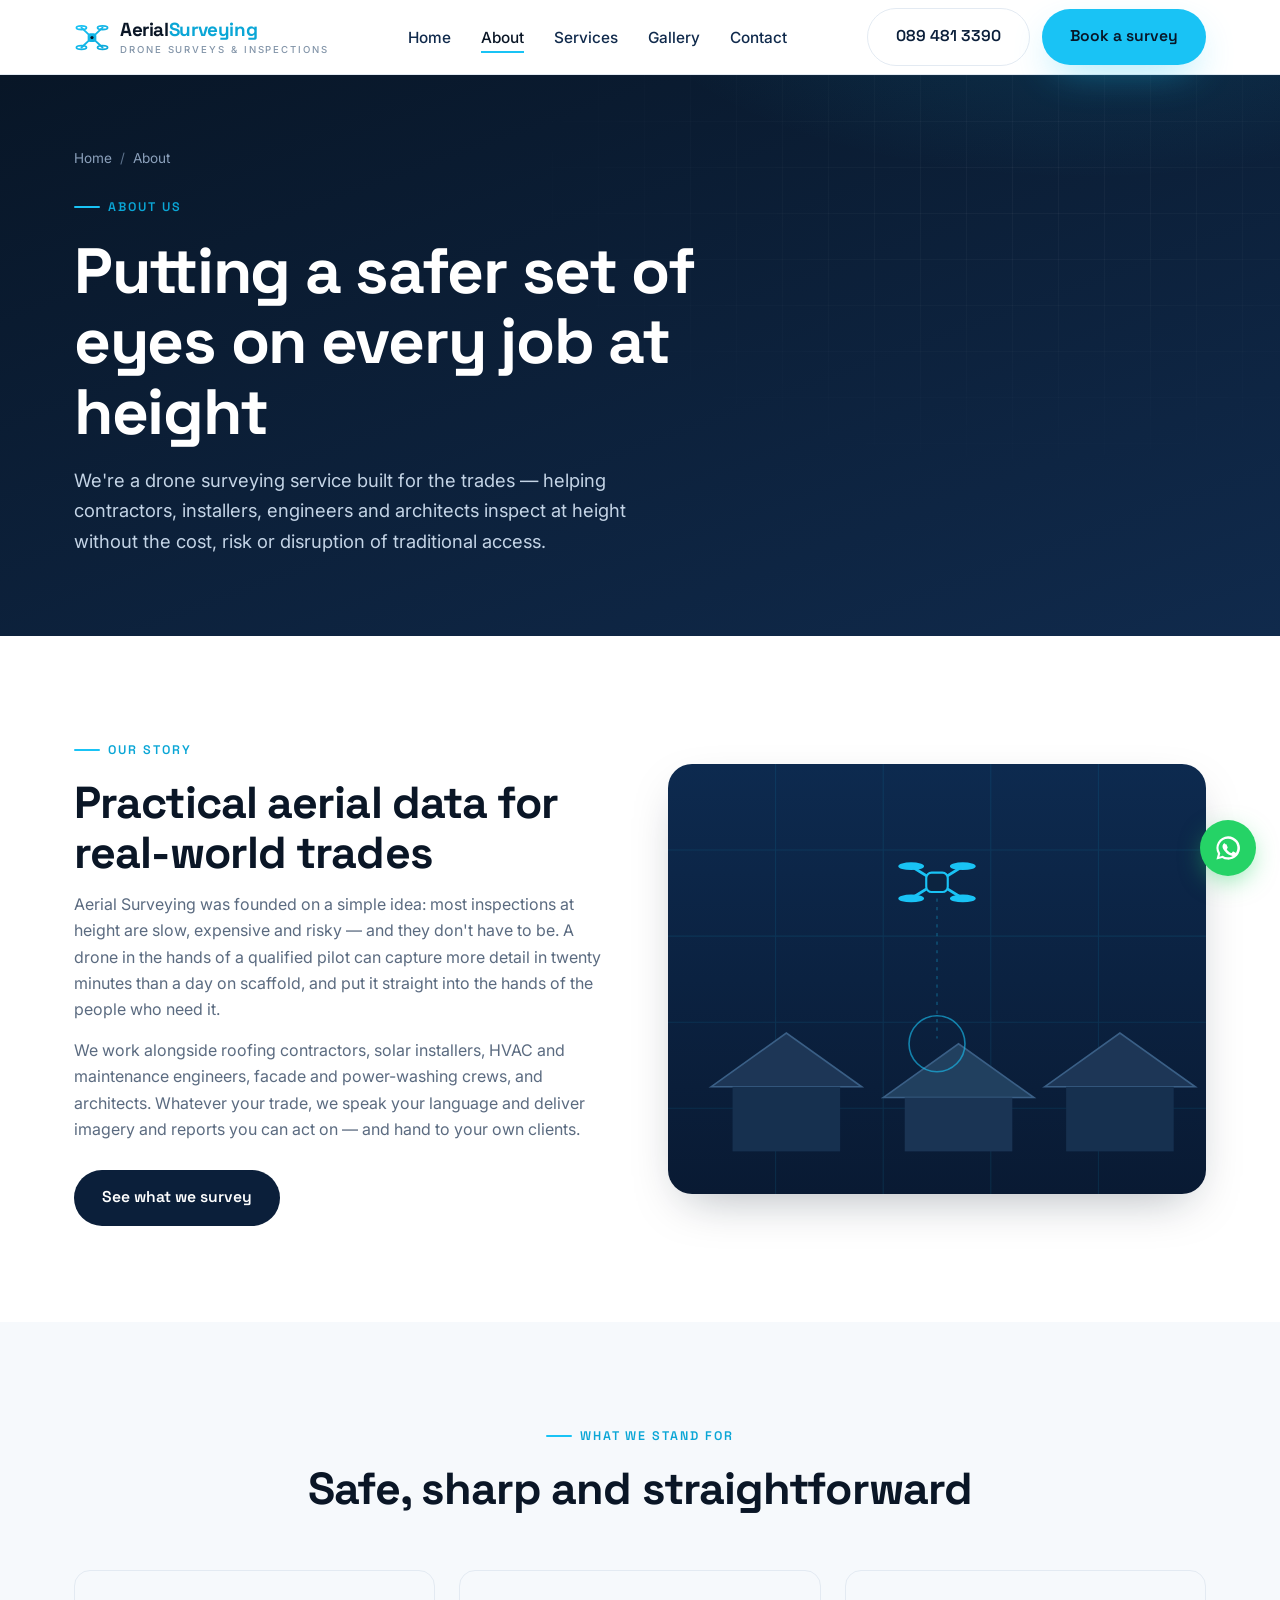
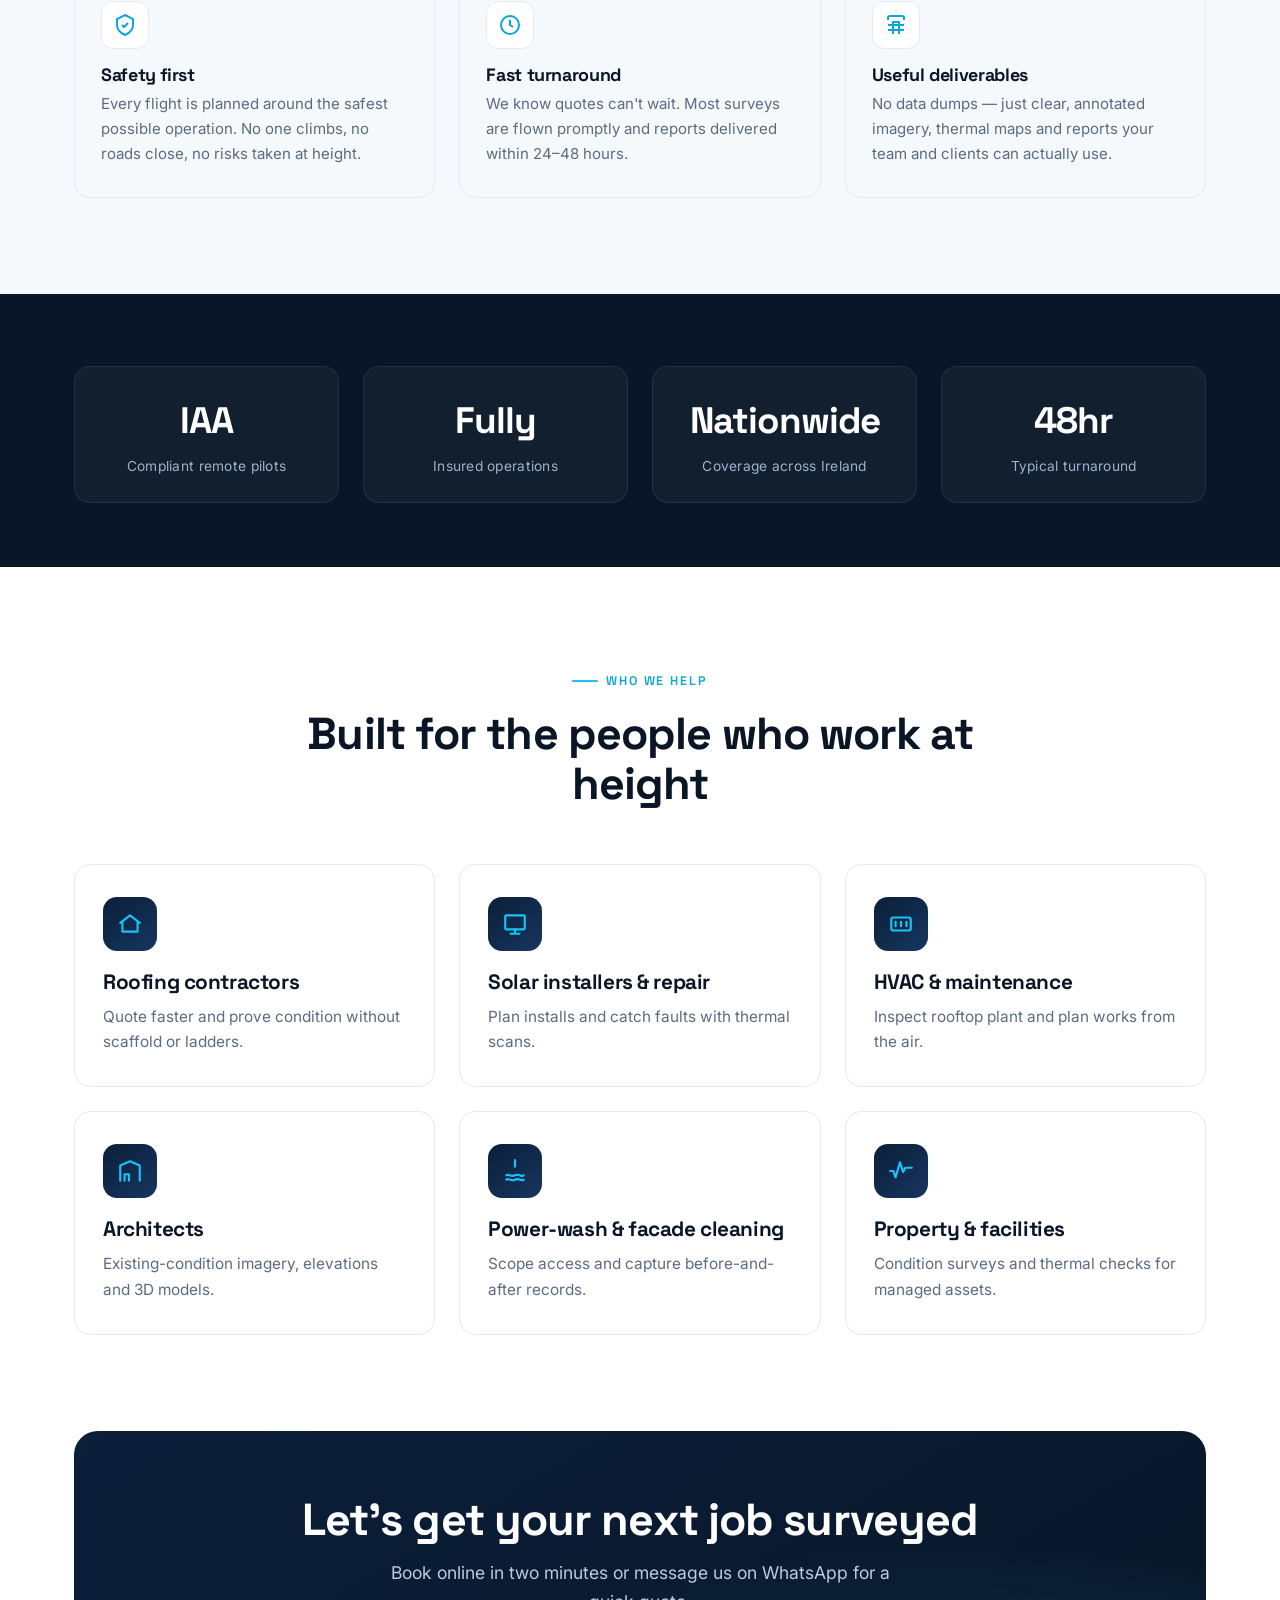
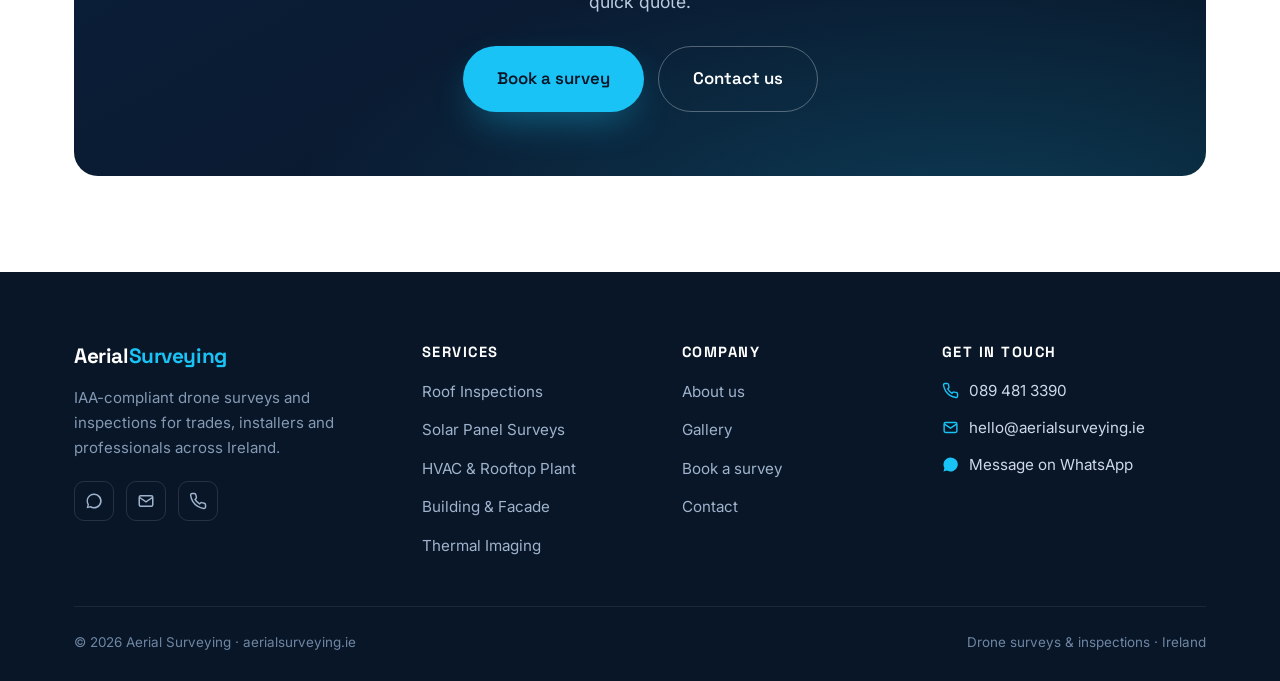
==== commit 3ada3d0d: "Real drone imagery: grouped gallery + lightbox, one-tile progress slideshow, Vimeo showreel; remove " ====
--- a/about.html
+++ b/about.html
@@ -10,6 +10,42 @@
 <link href="https://fonts.googleapis.com/css2?family=Inter:wght@400;500;600;700&family=Space+Grotesk:wght@500;600;700&display=swap" rel="stylesheet">
 <link rel="stylesheet" href="css/styles.css">
 <link rel="icon" href="assets/favicon.svg" type="image/svg+xml">
+<link rel="canonical" href="https://aerialsurveying.ie/about.html">
+<meta name="theme-color" content="#081627">
+<meta property="og:type" content="website">
+<meta property="og:site_name" content="Aerial Surveying">
+<meta property="og:title" content="About | Aerial Surveying — IAA-Compliant Drone Surveys in Ireland">
+<meta property="og:description" content="Safe, IAA-compliant drone inspections and surveys for trades and professionals across Ireland.">
+<meta property="og:url" content="https://aerialsurveying.ie/about.html">
+<meta property="og:image" content="https://aerialsurveying.ie/assets/og-image.png">
+<meta property="og:image:width" content="1200">
+<meta property="og:image:height" content="630">
+<meta name="twitter:card" content="summary_large_image">
+<meta name="twitter:title" content="About | Aerial Surveying">
+<meta name="twitter:description" content="Safe, IAA-compliant drone surveys for trades and professionals across Ireland.">
+<meta name="twitter:image" content="https://aerialsurveying.ie/assets/og-image.png">
+<meta name="robots" content="index, follow">
+<meta name="geo.region" content="IE">
+<script type="application/ld+json">
+[
+  {
+    "@context": "https://schema.org",
+    "@type": "BreadcrumbList",
+    "itemListElement": [
+      { "@type": "ListItem", "position": 1, "name": "Home", "item": "https://aerialsurveying.ie/" },
+      { "@type": "ListItem", "position": 2, "name": "About", "item": "https://aerialsurveying.ie/about.html" }
+    ]
+  },
+  {
+    "@context": "https://schema.org",
+    "@type": "AboutPage",
+    "url": "https://aerialsurveying.ie/about.html",
+    "name": "About Aerial Surveying",
+    "description": "IAA-compliant drone surveys and inspections for trades and professionals across Ireland. Learn about our team, compliance credentials and how we work.",
+    "about": { "@id": "https://aerialsurveying.ie/#business" }
+  }
+]
+</script>
 </head>
 <body>
 
--- a/css/styles.css
+++ b/css/styles.css
@@ -97,11 +97,11 @@
   border-bottom:1px solid var(--line);
 }
 .nav{display:flex;align-items:center;justify-content:space-between;height:74px}
-.brand{display:flex;align-items:center;gap:11px}
-.brand .logo{height:38px;width:auto}
-.brand-text{font-family:var(--font-head);font-weight:700;font-size:1.18rem;color:var(--ink);letter-spacing:-.02em;line-height:1}
+.brand{display:flex;align-items:center;gap:10px}
+.brand .logo{height:36px;width:auto;flex-shrink:0}
+.brand-text{font-family:var(--font-head);font-weight:700;font-size:1.18rem;color:var(--ink);letter-spacing:-.02em;line-height:1.15}
 .brand-text span{color:var(--accent-dark)}
-.brand-sub{display:block;font-family:var(--font-body);font-weight:500;font-size:.62rem;letter-spacing:.22em;text-transform:uppercase;color:var(--slate-light)}
+.brand-sub{display:block;font-family:var(--font-body);font-weight:500;font-size:.6rem;letter-spacing:.2em;text-transform:uppercase;color:var(--slate-light);margin-top:3px}
 .nav-links{display:flex;align-items:center;gap:30px;list-style:none}
 .nav-links a{font-weight:500;font-size:.96rem;color:var(--navy-700);position:relative;padding:4px 0}
 .nav-links a::after{content:"";position:absolute;left:0;bottom:-2px;width:0;height:2px;background:var(--accent);transition:width .25s}
@@ -368,9 +368,9 @@
 /* ===========================================================
    FLOATING WHATSAPP
    =========================================================== */
-.wa-float{position:fixed;right:22px;bottom:22px;z-index:90;width:58px;height:58px;border-radius:50%;background:#25D366;display:grid;place-items:center;box-shadow:0 12px 30px -6px rgba(37,211,102,.6);transition:transform .2s}
-.wa-float:hover{transform:scale(1.08)}
-.wa-float svg{width:30px;height:30px;color:#fff}
+.wa-float{position:fixed;right:24px;bottom:24px;z-index:999;width:56px;height:56px;border-radius:50%;background:#25D366;display:grid;place-items:center;box-shadow:0 8px 24px -4px rgba(37,211,102,.5);transition:transform .2s,box-shadow .2s}
+.wa-float:hover{transform:scale(1.1);box-shadow:0 12px 32px -4px rgba(37,211,102,.65)}
+.wa-float svg{width:28px;height:28px;color:#fff}
 
 /* ===========================================================
    RESPONSIVE
@@ -405,3 +405,62 @@
 /* reveal on scroll */
 .reveal{opacity:0;transform:translateY(24px);transition:opacity .6s ease,transform .6s ease}
 .reveal.in{opacity:1;transform:none}
+
+/* gallery photo tiles (buttons) + lightbox */
+button.gtile{border:0;margin:0;padding:0;font:inherit;color:inherit;text-align:left;width:100%;display:block;-webkit-appearance:none;appearance:none;background:var(--navy-700)}
+a.gtile{display:block;text-decoration:none;color:inherit}
+.gtile img.gscene{width:100%;height:100%;object-fit:cover;display:block;border:0;z-index:1}
+.gtile .gscene-bg{z-index:0}
+.gtile .cap{z-index:2}
+.gtile:focus-visible{outline:3px solid var(--accent);outline-offset:3px}
+
+.lightbox{position:fixed;inset:0;z-index:1000;display:none;align-items:center;justify-content:center;padding:24px;background:rgba(6,16,28,.93);backdrop-filter:blur(4px);-webkit-backdrop-filter:blur(4px)}
+.lightbox.open{display:flex}
+.lightbox figure{margin:0;max-width:min(1500px,94vw);max-height:92vh;display:flex;flex-direction:column;gap:12px;animation:lbpop .25s ease}
+@keyframes lbpop{from{opacity:0;transform:scale(.97)}to{opacity:1;transform:none}}
+.lightbox img{max-width:100%;max-height:82vh;width:auto;height:auto;object-fit:contain;border-radius:10px;box-shadow:0 30px 80px rgba(0,0,0,.6)}
+.lightbox figcaption{color:#eaf2fb;text-align:center;font-family:var(--font-head);font-size:1.02rem}
+.lightbox figcaption span{display:block;font-family:var(--font-body);font-size:.85rem;color:#9fb3c8;margin-top:3px}
+.lb-close{position:absolute;top:16px;right:18px;width:44px;height:44px;border-radius:50%;border:0;cursor:pointer;background:rgba(255,255,255,.12);color:#fff;font-size:1.6rem;line-height:1;display:flex;align-items:center;justify-content:center;transition:background .2s}
+.lb-close:hover{background:rgba(255,255,255,.24)}
+.lb-nav{position:absolute;top:50%;transform:translateY(-50%);width:50px;height:50px;border-radius:50%;border:0;cursor:pointer;background:rgba(255,255,255,.12);color:#fff;font-size:1.9rem;line-height:1;display:flex;align-items:center;justify-content:center;transition:background .2s;z-index:2}
+.lb-nav:hover{background:var(--accent);color:var(--navy-900)}
+.lb-prev{left:18px}
+.lb-next{right:18px}
+.lb-count{position:absolute;bottom:18px;left:50%;transform:translateX(-50%);color:#cfe0ef;font-family:var(--font-head);font-size:.82rem;background:rgba(255,255,255,.1);padding:4px 12px;border-radius:999px}
+.lightbox.single .lb-nav,.lightbox.single .lb-count{display:none}
+
+/* count badge on grouped gallery tiles */
+.gtile .tile-count{position:absolute;top:12px;right:12px;z-index:2;background:rgba(8,22,39,.6);color:#fff;font-family:var(--font-head);font-size:.78rem;font-weight:600;letter-spacing:.01em;padding:5px 11px;border-radius:999px;backdrop-filter:blur(3px);-webkit-backdrop-filter:blur(3px)}
+
+/* progress slideshow (single tile) */
+.slideshow{position:relative;border-radius:var(--radius);overflow:hidden;background:var(--navy-700);box-shadow:var(--shadow-sm);max-width:980px}
+.slideshow .slides{position:relative;aspect-ratio:16/9}
+.slideshow .slide{position:absolute;inset:0;margin:0;opacity:0;visibility:hidden;transition:opacity .55s ease}
+.slideshow .slide.is-active{opacity:1;visibility:visible}
+.slideshow .slide img{width:100%;height:100%;object-fit:cover;display:block}
+.slideshow .slide figcaption{position:absolute;left:0;right:0;bottom:0;padding:48px 22px 20px;background:linear-gradient(transparent,rgba(8,22,39,.9));color:#fff}
+.slideshow .slide figcaption b{font-family:var(--font-head);font-size:1.1rem;display:block}
+.slideshow .slide figcaption span{font-size:.85rem;color:#bcd0e2}
+.slide-nav{position:absolute;top:50%;transform:translateY(-50%);width:48px;height:48px;border-radius:50%;border:0;cursor:pointer;background:rgba(8,22,39,.45);color:#fff;font-size:1.7rem;line-height:1;display:flex;align-items:center;justify-content:center;transition:background .2s;z-index:3}
+.slide-nav:hover{background:var(--accent);color:var(--navy-900)}
+.slide-nav:focus-visible{outline:3px solid var(--accent);outline-offset:2px}
+.slide-nav.prev{left:16px}
+.slide-nav.next{right:16px}
+.slide-count{position:absolute;top:14px;right:16px;z-index:3;background:rgba(8,22,39,.55);color:#fff;font-size:.78rem;font-family:var(--font-head);padding:4px 11px;border-radius:999px}
+.slide-dots{display:flex;gap:9px;justify-content:center;padding:16px;background:var(--navy-800)}
+.slide-dots button{width:9px;height:9px;border-radius:50%;border:0;padding:0;cursor:pointer;background:rgba(255,255,255,.4);transition:background .25s,width .25s}
+.slide-dots button:hover{background:rgba(255,255,255,.7)}
+.slide-dots button.active{background:var(--accent);width:24px;border-radius:5px}
+@media (max-width:560px){.slideshow .slides{aspect-ratio:4/3}.slide-nav{width:40px;height:40px;font-size:1.4rem}}
+
+/* showreel video */
+.video-frame{position:relative;max-width:960px;margin:0 auto;border-radius:var(--radius);overflow:hidden;box-shadow:var(--shadow);background:#000;aspect-ratio:16/10}
+.video-frame video,.video-frame iframe{position:absolute;inset:0;width:100%;height:100%;display:block;border:0;object-fit:cover;background:#000}
+.video-frame .video-poster{position:absolute;inset:0;width:100%;height:100%;object-fit:cover;display:block}
+.video-play{position:absolute;inset:0;margin:auto;width:84px;height:84px;border-radius:50%;border:0;cursor:pointer;background:rgba(8,22,39,.55);color:#fff;display:flex;align-items:center;justify-content:center;transition:background .2s,transform .2s;-webkit-backdrop-filter:blur(2px);backdrop-filter:blur(2px)}
+.video-play:hover{background:var(--accent);color:var(--navy-900);transform:scale(1.06)}
+.video-play:focus-visible{outline:3px solid var(--accent);outline-offset:3px}
+.video-play svg{width:34px;height:34px;margin-left:5px}
+.video-frame.playing .video-play,.video-frame.playing .video-poster{display:none}
+@media (max-width:560px){.video-play{width:64px;height:64px}.video-play svg{width:26px;height:26px}}
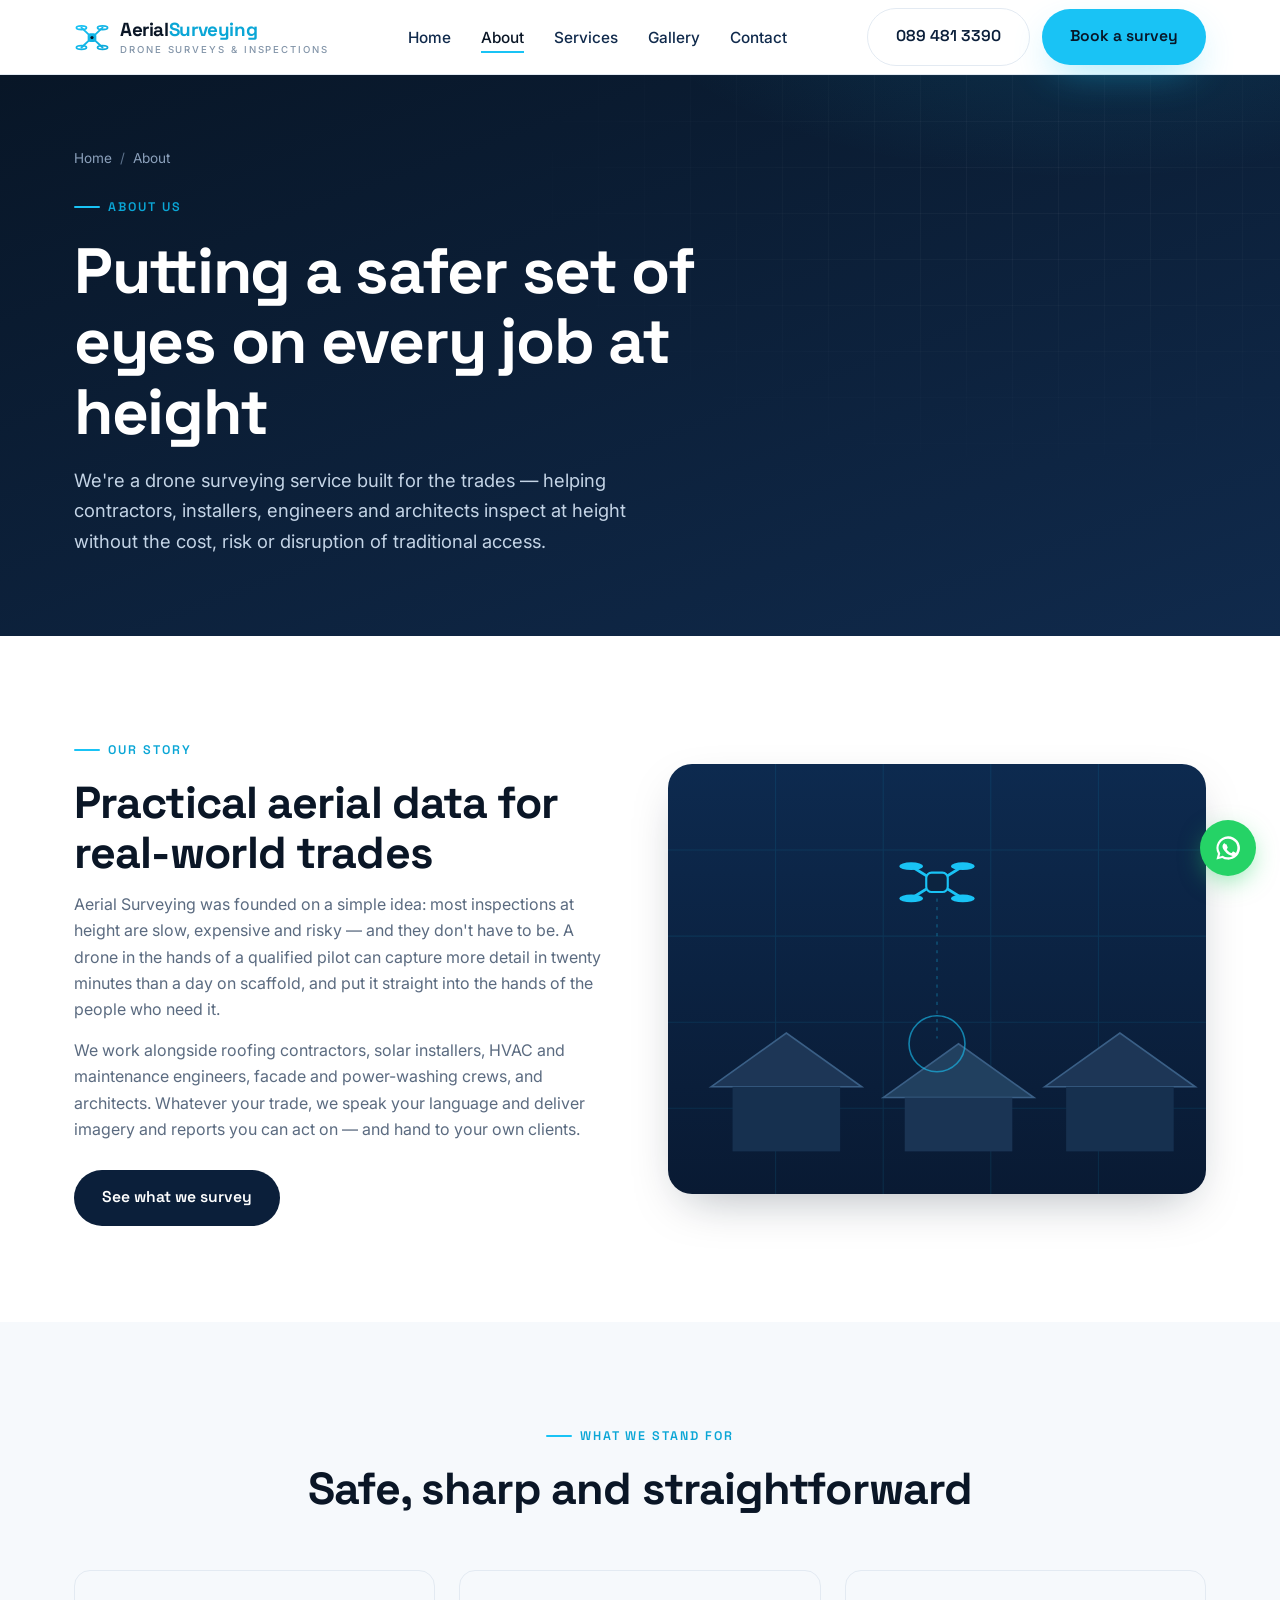
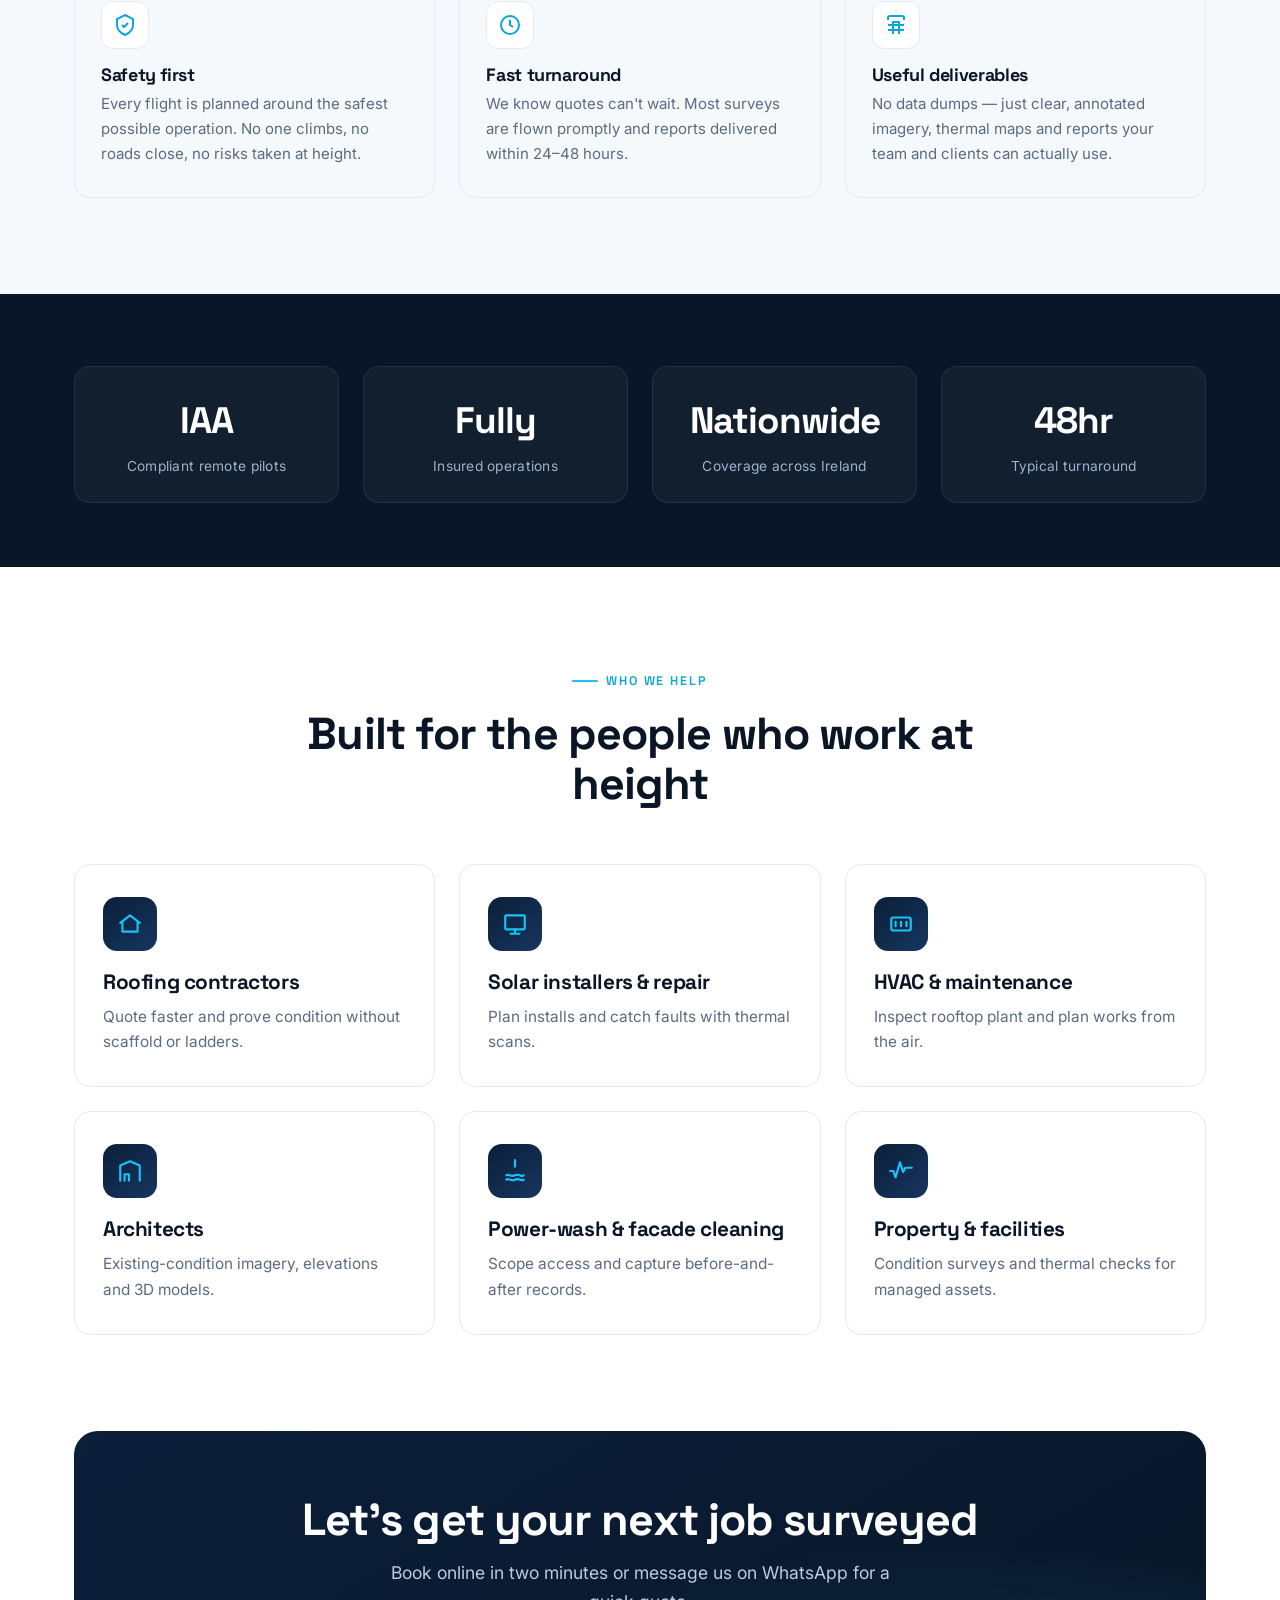
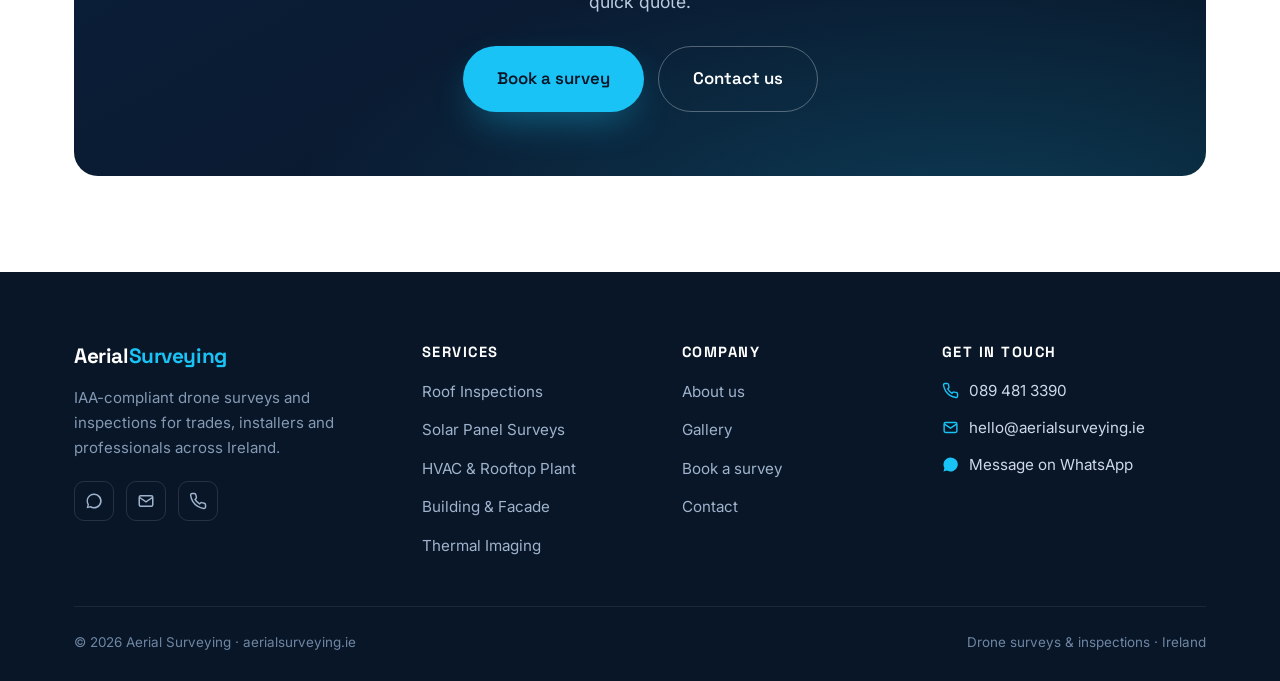
==== commit 8f47770b: "Mobile responsive: move header CTA into the menu (fixes cut-off menu button), tighten hero spacing" ====
--- a/about.html
+++ b/about.html
@@ -66,6 +66,8 @@
         <li><a href="services.html">Services</a></li>
         <li><a href="gallery.html">Gallery</a></li>
         <li><a href="contact.html">Contact</a></li>
+        <li class="nav-cta-mobile"><a href="booking.html" class="btn btn-primary">Book a survey</a></li>
+        <li class="nav-cta-mobile"><a href="tel:+353894813390" class="btn btn-outline">089 481 3390</a></li>
       </ul>
     </nav>
     <div class="nav-cta">
--- a/css/styles.css
+++ b/css/styles.css
@@ -108,6 +108,7 @@
 .nav-links a:hover,.nav-links a.active{color:var(--ink)}
 .nav-links a.active::after,.nav-links a:hover::after{width:100%}
 .nav-cta{display:flex;align-items:center;gap:12px}
+.nav-cta-mobile{display:none}
 .nav-toggle{display:none;background:none;border:none;cursor:pointer;flex-direction:column;gap:5px;padding:8px}
 .nav-toggle span{width:24px;height:2px;background:var(--ink);border-radius:2px;transition:.3s}
 
@@ -389,9 +390,13 @@
 }
 @media(max-width:680px){
   .section{padding:64px 0}
-  .nav-links,.nav-cta .btn-outline{display:none}
+  .nav-links,.nav-cta .btn{display:none}
   .nav-toggle{display:flex}
-  .nav-links.open{display:flex;position:absolute;top:74px;left:0;right:0;flex-direction:column;background:#fff;padding:20px 24px;gap:16px;border-bottom:1px solid var(--line);box-shadow:var(--shadow)}
+  .nav-links.open{display:flex;position:absolute;top:74px;left:0;right:0;flex-direction:column;background:#fff;padding:18px 24px 22px;gap:14px;border-bottom:1px solid var(--line);box-shadow:var(--shadow)}
+  .nav-links.open .nav-cta-mobile{display:block;margin-top:4px}
+  .nav-links.open .nav-cta-mobile .btn{display:flex;width:100%;justify-content:center}
+  .hero-inner{padding:52px 0 60px}
+  .hero-lead{font-size:1.05rem;margin:18px 0 26px}
   .svc-grid,.values,.gallery-grid,.stats,.form-grid,.steps{grid-template-columns:1fr}
   .gtile.wide{grid-column:span 1}
   .quote-band,.cta{padding:44px 28px}
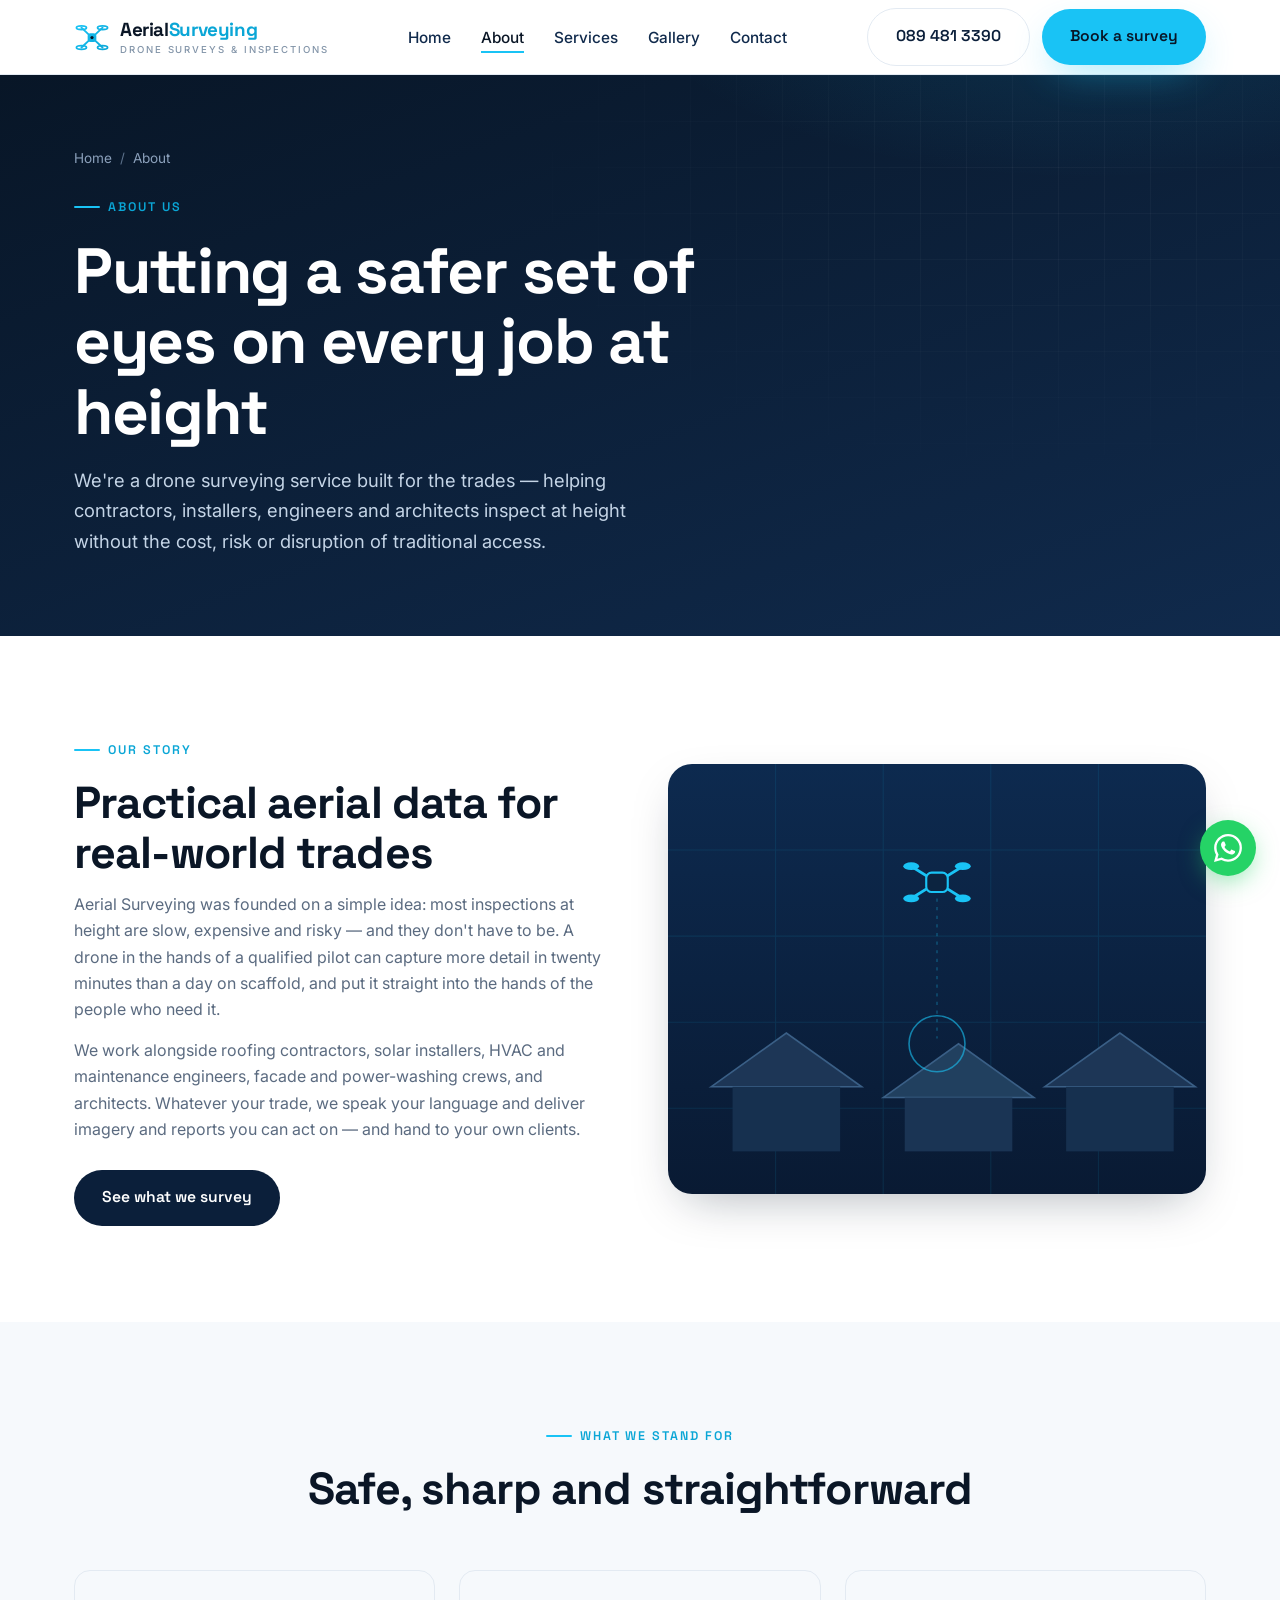
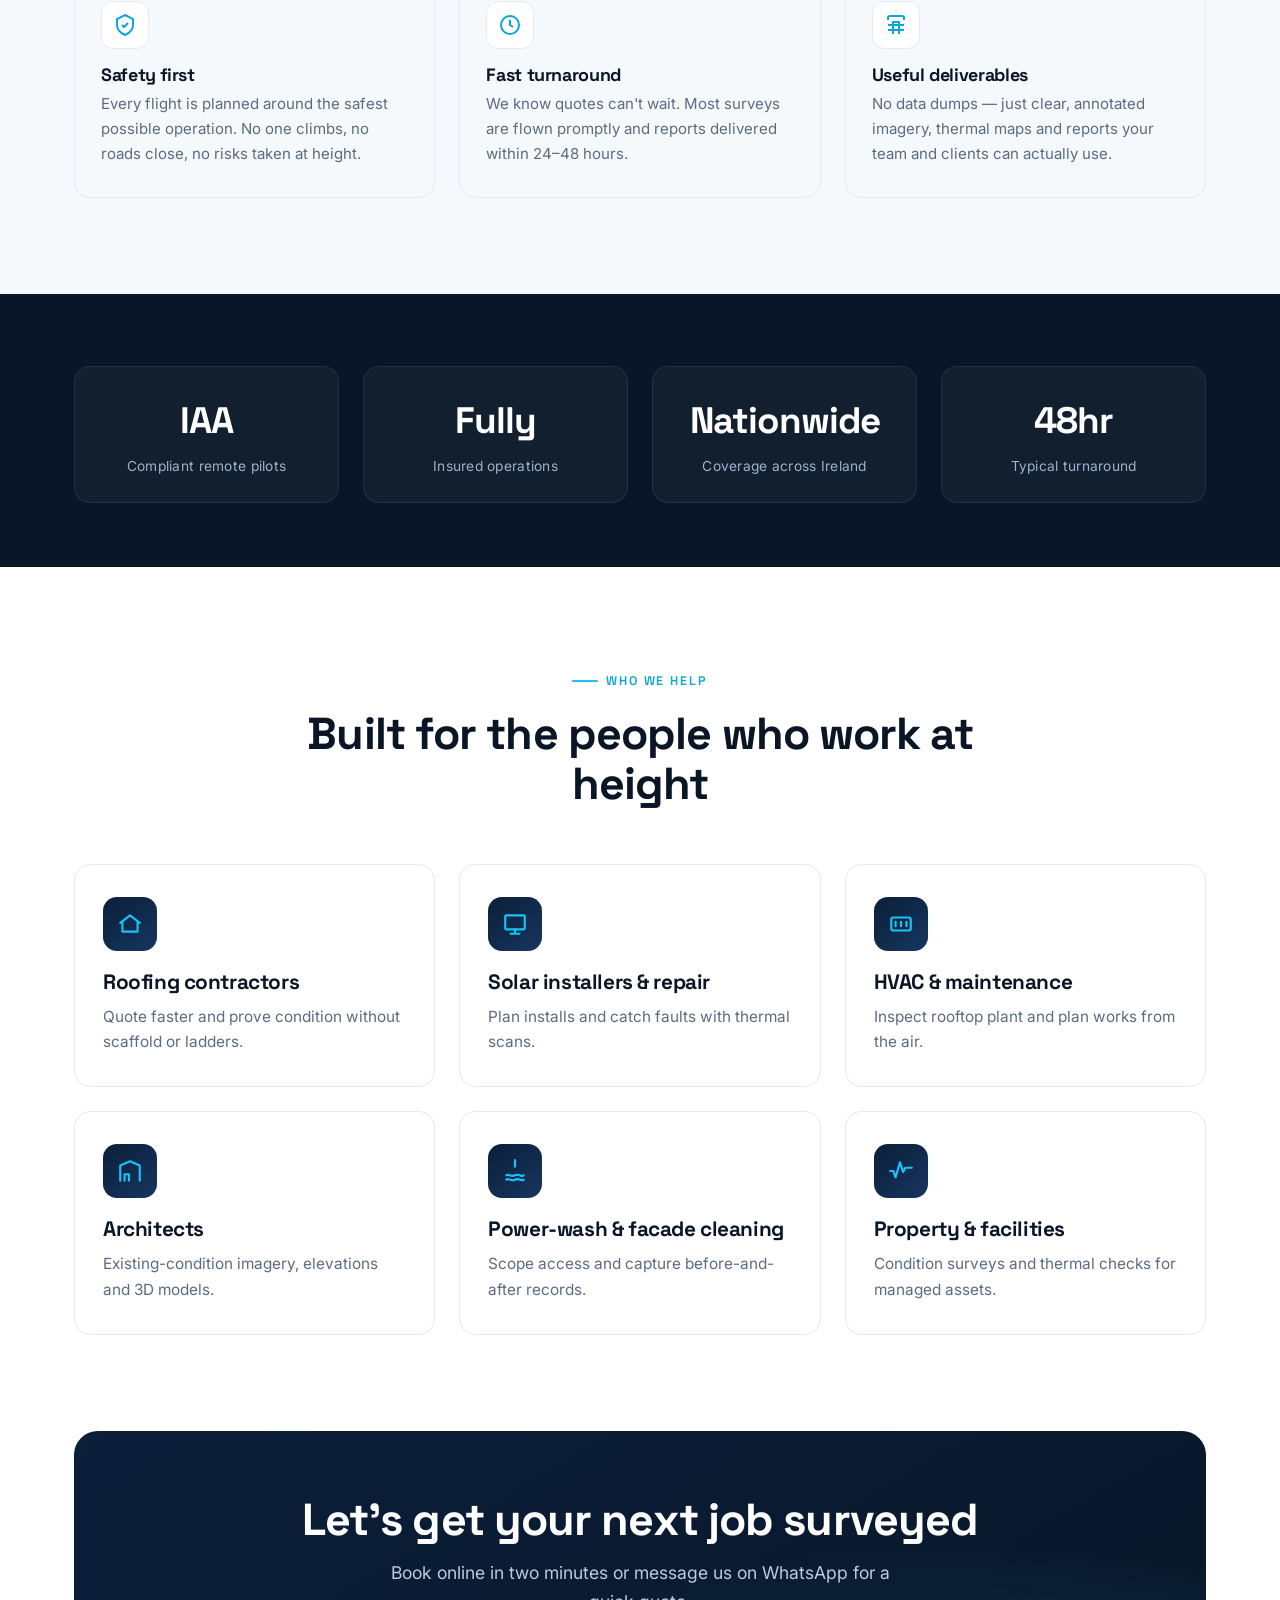
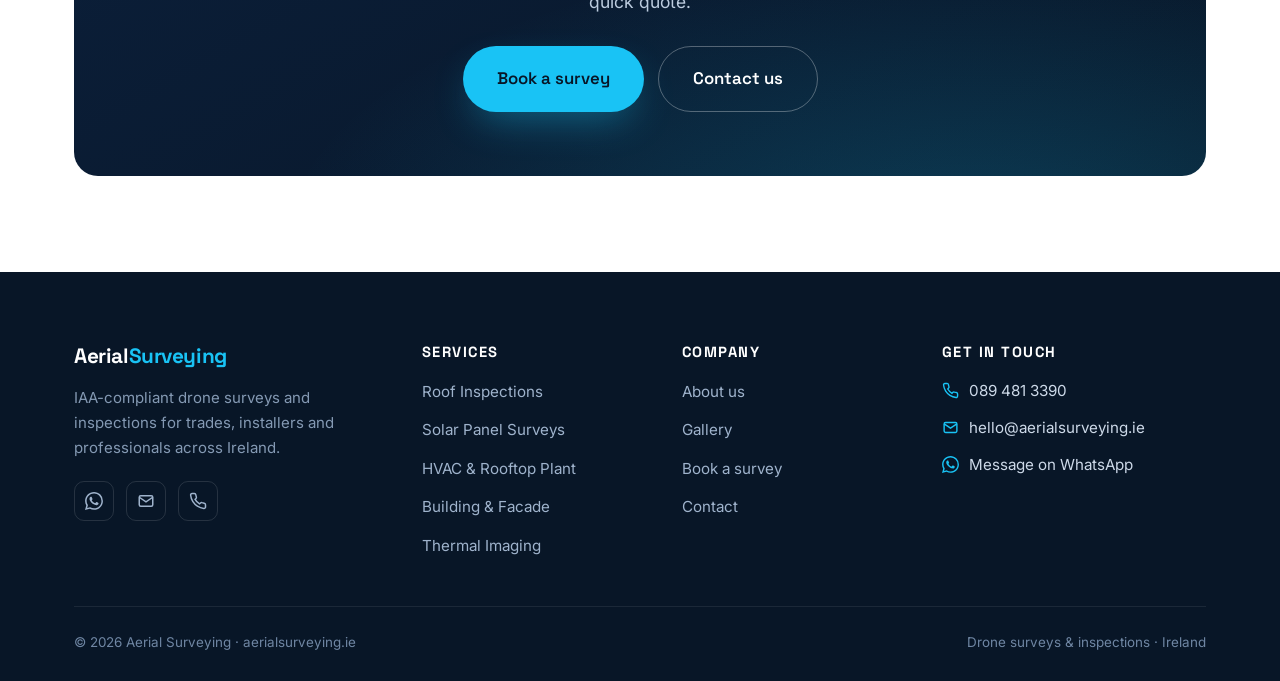
==== commit 98c14b15: "Use official WhatsApp logo glyph across site (float, footer, CTAs)" ====
--- a/about.html
+++ b/about.html
@@ -196,7 +196,7 @@
         <span class="brand-text" style="font-size:1.3rem">Aerial<span style="color:var(--accent)">Surveying</span></span>
         <p>IAA-compliant drone surveys and inspections for trades, installers and professionals across Ireland.</p>
         <div class="footer-social">
-          <a href="https://wa.me/353894813390" target="_blank" rel="noopener" aria-label="WhatsApp"><svg viewBox="0 0 24 24" fill="currentColor"><path d="M12 2a10 10 0 00-8.6 15l-1.3 4.8 4.9-1.3A10 10 0 1012 2zm0 2a8 8 0 11-4.2 14.8l-.3-.2-2.9.8.8-2.8-.2-.3A8 8 0 0112 4z"/></svg></a>
+          <a href="https://wa.me/353894813390" target="_blank" rel="noopener" aria-label="WhatsApp"><svg viewBox="0 0 24 24" fill="currentColor"><path d="M17.472 14.382c-.297-.149-1.758-.867-2.03-.967-.273-.099-.471-.148-.67.15-.197.297-.767.966-.94 1.164-.173.199-.347.223-.644.075-.297-.15-1.255-.463-2.39-1.475-.883-.788-1.48-1.761-1.653-2.059-.173-.297-.018-.458.13-.606.134-.133.298-.347.446-.52.149-.174.198-.298.298-.497.099-.198.05-.371-.025-.52-.075-.149-.669-1.612-.916-2.207-.242-.579-.487-.5-.669-.51-.173-.008-.371-.01-.57-.01-.198 0-.52.074-.792.372-.272.297-1.04 1.016-1.04 2.479 0 1.462 1.065 2.875 1.213 3.074.149.198 2.096 3.2 5.077 4.487.709.306 1.262.489 1.694.625.712.227 1.36.195 1.871.118.571-.085 1.758-.719 2.006-1.413.248-.694.248-1.289.173-1.413-.074-.124-.272-.198-.57-.347m-5.421 7.403h-.004a9.87 9.87 0 01-5.031-1.378l-.361-.214-3.741.982.998-3.648-.235-.374a9.86 9.86 0 01-1.51-5.26c.001-5.45 4.436-9.884 9.888-9.884 2.64 0 5.122 1.03 6.988 2.898a9.825 9.825 0 012.893 6.994c-.003 5.45-4.437 9.885-9.885 9.885M20.52 3.449C18.24 1.245 15.24 0 12.045 0 5.463 0 .104 5.359.101 11.892c0 2.096.549 4.142 1.595 5.945L0 24l6.305-1.654a11.882 11.882 0 005.683 1.448h.005c6.581 0 11.94-5.359 11.943-11.893a11.821 11.821 0 00-3.416-8.452z"/></svg></a>
           <a href="mailto:hello@aerialsurveying.ie" aria-label="Email"><svg viewBox="0 0 24 24" fill="none" stroke="currentColor" stroke-width="2"><rect x="3" y="5" width="18" height="14" rx="2"/><path d="M3 7l9 6 9-6"/></svg></a>
           <a href="tel:+353894813390" aria-label="Phone"><svg viewBox="0 0 24 24" fill="none" stroke="currentColor" stroke-width="2"><path d="M22 16.9v3a2 2 0 01-2.2 2 19.8 19.8 0 01-8.6-3 19.5 19.5 0 01-6-6 19.8 19.8 0 01-3-8.6A2 2 0 014.1 2h3a2 2 0 012 1.7c.1 1 .4 1.9.7 2.8a2 2 0 01-.5 2.1L8.1 9.9a16 16 0 006 6l1.3-1.3a2 2 0 012.1-.4c.9.3 1.8.6 2.8.7a2 2 0 011.7 2z"/></svg></a>
         </div>
@@ -225,7 +225,7 @@
         <div class="footer-contact">
           <a href="tel:+353894813390"><svg viewBox="0 0 24 24" fill="none" stroke="currentColor" stroke-width="2"><path d="M22 16.9v3a2 2 0 01-2.2 2 19.8 19.8 0 01-8.6-3 19.5 19.5 0 01-6-6 19.8 19.8 0 01-3-8.6A2 2 0 014.1 2h3a2 2 0 012 1.7c.1 1 .4 1.9.7 2.8a2 2 0 01-.5 2.1L8.1 9.9a16 16 0 006 6l1.3-1.3a2 2 0 012.1-.4c.9.3 1.8.6 2.8.7a2 2 0 011.7 2z"/></svg> 089 481 3390</a>
           <a href="mailto:hello@aerialsurveying.ie"><svg viewBox="0 0 24 24" fill="none" stroke="currentColor" stroke-width="2"><rect x="3" y="5" width="18" height="14" rx="2"/><path d="M3 7l9 6 9-6"/></svg> hello@aerialsurveying.ie</a>
-          <a href="https://wa.me/353894813390" target="_blank" rel="noopener"><svg viewBox="0 0 24 24" fill="currentColor"><path d="M12 2a10 10 0 00-8.6 15l-1.3 4.8 4.9-1.3A10 10 0 1012 2z"/></svg> Message on WhatsApp</a>
+          <a href="https://wa.me/353894813390" target="_blank" rel="noopener"><svg viewBox="0 0 24 24" fill="currentColor"><path d="M17.472 14.382c-.297-.149-1.758-.867-2.03-.967-.273-.099-.471-.148-.67.15-.197.297-.767.966-.94 1.164-.173.199-.347.223-.644.075-.297-.15-1.255-.463-2.39-1.475-.883-.788-1.48-1.761-1.653-2.059-.173-.297-.018-.458.13-.606.134-.133.298-.347.446-.52.149-.174.198-.298.298-.497.099-.198.05-.371-.025-.52-.075-.149-.669-1.612-.916-2.207-.242-.579-.487-.5-.669-.51-.173-.008-.371-.01-.57-.01-.198 0-.52.074-.792.372-.272.297-1.04 1.016-1.04 2.479 0 1.462 1.065 2.875 1.213 3.074.149.198 2.096 3.2 5.077 4.487.709.306 1.262.489 1.694.625.712.227 1.36.195 1.871.118.571-.085 1.758-.719 2.006-1.413.248-.694.248-1.289.173-1.413-.074-.124-.272-.198-.57-.347m-5.421 7.403h-.004a9.87 9.87 0 01-5.031-1.378l-.361-.214-3.741.982.998-3.648-.235-.374a9.86 9.86 0 01-1.51-5.26c.001-5.45 4.436-9.884 9.888-9.884 2.64 0 5.122 1.03 6.988 2.898a9.825 9.825 0 012.893 6.994c-.003 5.45-4.437 9.885-9.885 9.885M20.52 3.449C18.24 1.245 15.24 0 12.045 0 5.463 0 .104 5.359.101 11.892c0 2.096.549 4.142 1.595 5.945L0 24l6.305-1.654a11.882 11.882 0 005.683 1.448h.005c6.581 0 11.94-5.359 11.943-11.893a11.821 11.821 0 00-3.416-8.452z"/></svg> Message on WhatsApp</a>
         </div>
       </div>
     </div>
@@ -237,7 +237,7 @@
 </footer>
 
 <a class="wa-float" href="https://wa.me/353894813390" target="_blank" rel="noopener" aria-label="Message us on WhatsApp">
-  <svg viewBox="0 0 24 24" fill="currentColor"><path d="M12 2a10 10 0 00-8.6 15l-1.3 4.8 4.9-1.3A10 10 0 1012 2zm0 2a8 8 0 11-4.2 14.8l-.3-.2-2.9.8.8-2.8-.2-.3A8 8 0 0112 4zm-3 4c-.2 0-.5.1-.7.4-.3.3-1 1-1 2.4s1 2.8 1.2 3 2 3.1 4.9 4.3c2.4 1 2.9.8 3.4.8s1.6-.6 1.8-1.3c.2-.6.2-1.2.2-1.3-.1-.1-.3-.2-.6-.4l-1.6-.8c-.2-.1-.4-.1-.6.1l-.8 1c-.1.2-.3.2-.5.1-.7-.3-1.5-.6-2.4-1.5-.7-.6-1.2-1.4-1.3-1.6-.1-.2 0-.4.1-.5l.4-.5c.1-.2.2-.3.2-.5s0-.3-.1-.5l-.8-1.9c-.2-.5-.4-.4-.6-.4z"/></svg>
+  <svg viewBox="0 0 24 24" fill="currentColor"><path d="M17.472 14.382c-.297-.149-1.758-.867-2.03-.967-.273-.099-.471-.148-.67.15-.197.297-.767.966-.94 1.164-.173.199-.347.223-.644.075-.297-.15-1.255-.463-2.39-1.475-.883-.788-1.48-1.761-1.653-2.059-.173-.297-.018-.458.13-.606.134-.133.298-.347.446-.52.149-.174.198-.298.298-.497.099-.198.05-.371-.025-.52-.075-.149-.669-1.612-.916-2.207-.242-.579-.487-.5-.669-.51-.173-.008-.371-.01-.57-.01-.198 0-.52.074-.792.372-.272.297-1.04 1.016-1.04 2.479 0 1.462 1.065 2.875 1.213 3.074.149.198 2.096 3.2 5.077 4.487.709.306 1.262.489 1.694.625.712.227 1.36.195 1.871.118.571-.085 1.758-.719 2.006-1.413.248-.694.248-1.289.173-1.413-.074-.124-.272-.198-.57-.347m-5.421 7.403h-.004a9.87 9.87 0 01-5.031-1.378l-.361-.214-3.741.982.998-3.648-.235-.374a9.86 9.86 0 01-1.51-5.26c.001-5.45 4.436-9.884 9.888-9.884 2.64 0 5.122 1.03 6.988 2.898a9.825 9.825 0 012.893 6.994c-.003 5.45-4.437 9.885-9.885 9.885M20.52 3.449C18.24 1.245 15.24 0 12.045 0 5.463 0 .104 5.359.101 11.892c0 2.096.549 4.142 1.595 5.945L0 24l6.305-1.654a11.882 11.882 0 005.683 1.448h.005c6.581 0 11.94-5.359 11.943-11.893a11.821 11.821 0 00-3.416-8.452z"/></svg>
 </a>
 
 <script src="js/main.js"></script>
--- a/css/styles.css
+++ b/css/styles.css
@@ -392,7 +392,8 @@
   .section{padding:64px 0}
   .nav-links,.nav-cta .btn{display:none}
   .nav-toggle{display:flex}
-  .nav-links.open{display:flex;position:absolute;top:74px;left:0;right:0;flex-direction:column;background:#fff;padding:18px 24px 22px;gap:14px;border-bottom:1px solid var(--line);box-shadow:var(--shadow)}
+  .nav-links.open{display:flex;position:absolute;top:74px;left:0;right:0;flex-direction:column;align-items:stretch;text-align:center;background:#fff;padding:18px 24px 24px;gap:14px;border-bottom:1px solid var(--line);box-shadow:var(--shadow)}
+  .nav-links.open li{width:100%}
   .nav-links.open .nav-cta-mobile{display:block;margin-top:4px}
   .nav-links.open .nav-cta-mobile .btn{display:flex;width:100%;justify-content:center}
   .hero-inner{padding:52px 0 60px}
@@ -436,7 +437,7 @@
 .lightbox.single .lb-nav,.lightbox.single .lb-count{display:none}
 
 /* count badge on grouped gallery tiles */
-.gtile .tile-count{position:absolute;top:12px;right:12px;z-index:2;background:rgba(8,22,39,.6);color:#fff;font-family:var(--font-head);font-size:.78rem;font-weight:600;letter-spacing:.01em;padding:5px 11px;border-radius:999px;backdrop-filter:blur(3px);-webkit-backdrop-filter:blur(3px)}
+.gtile .tile-count{position:absolute;top:12px;left:12px;z-index:2;background:rgba(8,22,39,.6);color:#fff;font-family:var(--font-head);font-size:.78rem;font-weight:600;letter-spacing:.01em;padding:5px 11px;border-radius:999px;backdrop-filter:blur(3px);-webkit-backdrop-filter:blur(3px)}
 
 /* progress slideshow (single tile) */
 .slideshow{position:relative;border-radius:var(--radius);overflow:hidden;background:var(--navy-700);box-shadow:var(--shadow-sm);max-width:980px}
